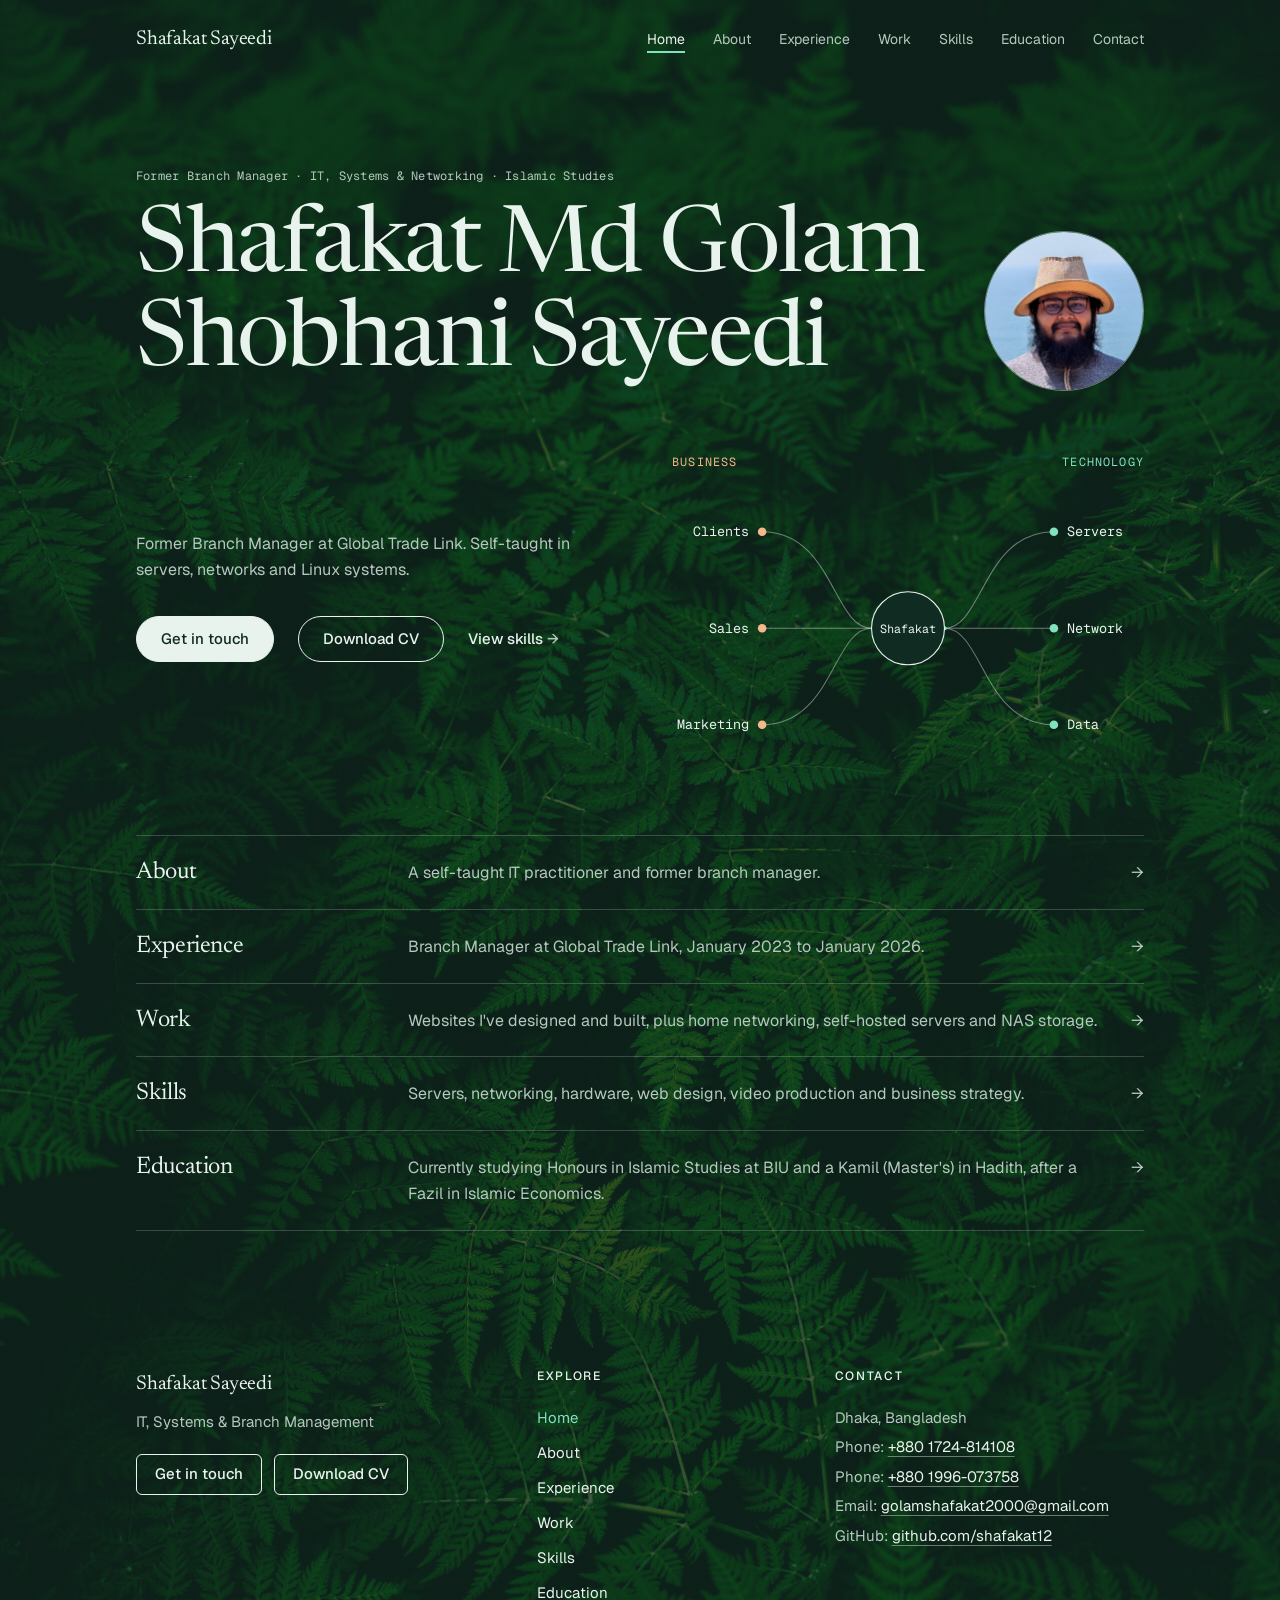
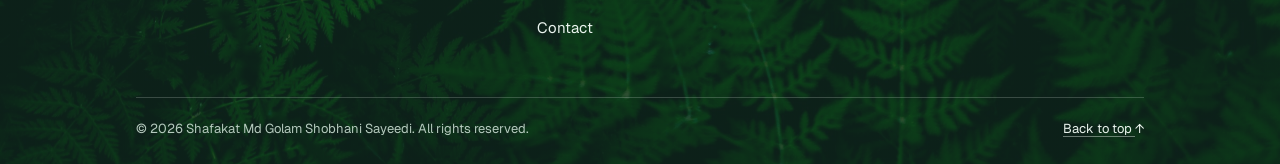
==== index.html @ eafcd6ef "commit" ====
<!DOCTYPE html>
<html lang="en">
<head>
  <meta charset="utf-8">
  <meta name="viewport" content="width=device-width, initial-scale=1">
  <title>Shafakat Md Golam Shobhani Sayeedi | IT, Systems &amp; Branch Management</title>
  <meta name="description" content="Portfolio of Shafakat Md Golam Shobhani Sayeedi, a self-taught IT practitioner and former branch manager.">
  <meta name="author" content="Shafakat Md Golam Shobhani Sayeedi">
  <meta property="og:type" content="profile">
  <meta property="og:title" content="Shafakat Md Golam Shobhani Sayeedi | IT, Systems &amp; Branch Management">
  <meta property="og:description" content="Self-taught IT practitioner and former branch manager.">
  <meta property="og:image" content="https://shafakat12.github.io/shafakat/images/profile_picture.jpeg">
  <meta name="theme-color" content="#102b21">
  <link rel="icon" href="favicon.svg" type="image/svg+xml">
  <link rel="preconnect" href="https://fonts.googleapis.com">
  <link rel="preconnect" href="https://fonts.gstatic.com" crossorigin>
  <link rel="stylesheet" href="https://fonts.googleapis.com/css2?family=Geist+Mono:wght@400&family=Geist:wght@400;500&family=Newsreader:ital,opsz,wght@0,6..72,400;1,6..72,400&display=swap">
  <link rel="stylesheet" href="styles.css">
</head>
<body>
  <a class="skip-link" href="#main">Skip to content</a>

  <header class="site-header" id="top">
    <div class="wrap">
      <span class="brand">Shafakat Sayeedi</span>
      <nav aria-label="Main">
        <ul>
          <li><a href="index.html" aria-current="page">Home</a></li>
          <li><a href="about.html">About</a></li>
          <li><a href="experience.html">Experience</a></li>
          <li><a href="work.html">Work</a></li>
          <li><a href="skills.html">Skills</a></li>
          <li><a href="education.html">Education</a></li>
          <li><a href="contact.html">Contact</a></li>
        </ul>
      </nav>
    </div>
  </header>

  <main id="main" class="wrap">
    <section class="hero">
      <div class="hero-top">
        <div>
          <p class="label">Former Branch Manager &middot; IT, Systems &amp; Networking &middot; Islamic Studies</p>
          <h1 class="hero-name">Shafakat Md Golam<br>Shobhani Sayeedi</h1>
        </div>
        <div class="portrait" role="img" aria-label="Photo of Shafakat Sayeedi"><span aria-hidden="true">SS</span></div>
      </div>

      <div class="hero-row">
        <div>
          <p class="hero-sub">Former Branch Manager at Global Trade Link. Self-taught in servers, networks and Linux systems.</p>
          <div class="hero-actions">
            <a class="button" href="contact.html">Get in touch</a>
            <a class="button button-outline" href="cv/Shafakat-Sayeedi-CV.pdf" download="Shafakat-Sayeedi-CV.pdf" type="application/pdf">Download CV</a>
            <a class="text-link" href="skills.html">View skills <span class="arrow" aria-hidden="true">&rarr;</span></a>
          </div>
        </div>

        <svg class="bridge" viewBox="0 6 440 280" role="img" aria-label="Diagram: clients, sales and marketing on the business side connect through Shafakat to servers, network and data on the technology side.">
          <text class="bridge-head biz-fill" x="0" y="24">BUSINESS</text>
          <text class="bridge-head tech-fill" x="440" y="24" text-anchor="end">TECHNOLOGY</text>

          <g class="links">
            <path d="M84 85 C150 85 150 175 186 175"/>
            <path d="M84 175 L186 175"/>
            <path d="M84 265 C150 265 150 175 186 175"/>
            <path d="M254 175 C290 175 290 85 356 85"/>
            <path d="M254 175 L356 175"/>
            <path d="M254 175 C290 175 290 265 356 265"/>
          </g>

          <g class="packets packets-biz">
            <path pathLength="100" d="M84 85 C150 85 150 175 186 175"/>
            <path pathLength="100" d="M84 175 L186 175"/>
            <path pathLength="100" d="M84 265 C150 265 150 175 186 175"/>
          </g>
          <g class="packets packets-tech">
            <path pathLength="100" d="M254 175 C290 175 290 85 356 85"/>
            <path pathLength="100" d="M254 175 L356 175"/>
            <path pathLength="100" d="M254 175 C290 175 290 265 356 265"/>
          </g>

          <g class="biz-fill">
            <circle cx="84" cy="85" r="4"/>
            <circle cx="84" cy="175" r="4"/>
            <circle cx="84" cy="265" r="4"/>
          </g>
          <g class="tech-fill">
            <circle cx="356" cy="85" r="4"/>
            <circle cx="356" cy="175" r="4"/>
            <circle cx="356" cy="265" r="4"/>
          </g>

          <g class="bridge-label" text-anchor="end">
            <text x="72" y="89">Clients</text>
            <text x="72" y="179">Sales</text>
            <text x="72" y="269">Marketing</text>
          </g>
          <g class="bridge-label">
            <text x="368" y="89">Servers</text>
            <text x="368" y="179">Network</text>
            <text x="368" y="269">Data</text>
          </g>

          <circle class="bridge-core" cx="220" cy="175" r="34"/>
          <text class="bridge-core-label" x="220" y="179" text-anchor="middle">Shafakat</text>
        </svg>
      </div>
    </section>

    <section class="index-list" aria-label="Explore this site">
      <a class="index-row" href="about.html">
        <h2>About</h2>
        <p>A self-taught IT practitioner and former branch manager.</p>
        <span class="arrow" aria-hidden="true">&rarr;</span>
      </a>
      <a class="index-row" href="experience.html">
        <h2>Experience</h2>
        <p>Branch Manager at Global Trade Link, January 2023 to January 2026.</p>
        <span class="arrow" aria-hidden="true">&rarr;</span>
      </a>
      <a class="index-row" href="work.html">
        <h2>Work</h2>
        <p>Websites I've designed and built, plus home networking, self-hosted servers and NAS storage.</p>
        <span class="arrow" aria-hidden="true">&rarr;</span>
      </a>
      <a class="index-row" href="skills.html">
        <h2>Skills</h2>
        <p>Servers, networking, hardware, web design, video production and business strategy.</p>
        <span class="arrow" aria-hidden="true">&rarr;</span>
      </a>
      <a class="index-row" href="education.html">
        <h2>Education</h2>
        <p>Currently studying Honours in Islamic Studies at BIU and a Kamil (Master's) in Hadith, after a Fazil in Islamic Economics.</p>
        <span class="arrow" aria-hidden="true">&rarr;</span>
      </a>
    </section>
  </main>

  <footer class="site-footer">
    <div class="wrap">
      <div class="footer-grid">
        <div class="footer-brand">
          <span class="brand">Shafakat Sayeedi</span>
          <p>IT, Systems &amp; Branch Management</p>
          <div class="footer-actions">
            <a class="footer-button" href="contact.html">Get in touch</a>
            <a class="footer-button" href="cv/Shafakat-Sayeedi-CV.pdf" download="Shafakat-Sayeedi-CV.pdf" type="application/pdf">Download CV</a>
          </div>
        </div>
        <div>
          <h2 class="footer-heading">Explore</h2>
          <nav aria-label="Footer">
            <ul class="footer-links">
              <li><a href="index.html" aria-current="page">Home</a></li>
              <li><a href="about.html">About</a></li>
              <li><a href="experience.html">Experience</a></li>
              <li><a href="work.html">Work</a></li>
              <li><a href="skills.html">Skills</a></li>
              <li><a href="education.html">Education</a></li>
              <li><a href="contact.html">Contact</a></li>
            </ul>
          </nav>
        </div>
        <div>
          <h2 class="footer-heading">Contact</h2>
          <ul class="footer-contact">
            <li>Dhaka, Bangladesh</li>
            <li>Phone: <a href="tel:+8801724814108">+880 1724-814108</a></li>
            <li>Phone: <a href="tel:+8801996073758">+880 1996-073758</a></li>
            <li>Email: <a href="mailto:golamshafakat2000@gmail.com">golamshafakat2000@gmail.com</a></li>
            <li>GitHub: <a href="https://github.com/shafakat12">github.com/shafakat12</a></li>
          </ul>
        </div>
      </div>
      <div class="footer-bottom">
        <p>&copy; 2026 Shafakat Md Golam Shobhani Sayeedi. All rights reserved.</p>
        <a class="back-to-top" href="#top">Back to top <span class="arrow-up" aria-hidden="true">&uarr;</span></a>
      </div>
    </div>
  </footer>
</body>
</html>
---- styles.css ----
:root {
  color-scheme: dark;
  --bg: #102b21;
  --ink: #e9f3ed;
  --muted: #b4c9bd;
  --rule: rgba(233, 243, 237, 0.2);
  --line: rgba(233, 243, 237, 0.42);
  --biz: #f4b88a;
  --tech: #7fe3bd;
  --veil: rgba(16, 43, 33, 0.75);
  --serif: "Newsreader", Georgia, "Times New Roman", serif;
  --sans: "Geist", "Segoe UI", system-ui, sans-serif;
  --mono: "Geist Mono", Consolas, "Courier New", monospace;
}

*,
*::before,
*::after {
  box-sizing: border-box;
}

html {
  -webkit-text-size-adjust: 100%;
}

/* Large screens and TVs: sizes are in rem, so raising this scales the whole layout. */
@media (min-width: 1600px) {
  html { font-size: 112.5%; }
}

@media (min-width: 1920px) {
  html { font-size: 125%; }
}

@media (min-width: 2560px) {
  html { font-size: 165%; }
}

@media (min-width: 3840px) {
  html { font-size: 250%; }
}

body {
  display: flex;
  flex-direction: column;
  min-height: 100vh;
  min-height: 100dvh;
  position: relative;
  margin: 0;
  background: var(--bg);
  color: var(--ink);
  font-family: var(--sans);
  font-size: 1rem;
  line-height: 1.65;
  -webkit-font-smoothing: antialiased;
}

/* Site-wide background photo. It covers the whole page and scrolls with it.
   --veil keeps text readable: lower its last number to show more of the photo. */
body::before {
  content: "";
  position: absolute;
  z-index: -1;
  top: 0;
  right: 0;
  bottom: 0;
  left: 0;
  background: linear-gradient(var(--veil), var(--veil)), url("images/background.jpg") center top / cover no-repeat;
}

h1, h2, h3, p, ul, ol, dl, dd {
  margin: 0;
  padding: 0;
}

ul,
ol {
  list-style: none;
}

h1, h2 {
  font-family: var(--serif);
  font-weight: 400;
  line-height: 1.1;
  letter-spacing: -0.015em;
}

a {
  color: inherit;
  text-decoration-color: var(--line);
  text-underline-offset: 0.25em;
}

a:hover {
  color: var(--tech);
  text-decoration-color: currentColor;
}

:focus-visible {
  outline: 2px solid var(--tech);
  outline-offset: 3px;
}

main {
  flex: 1;
  width: 100%;
}

.wrap {
  max-width: 68rem;
  margin-right: auto;
  margin-left: auto;
  padding-right: 1.25rem;
  padding-left: 1.25rem;
  padding-inline: clamp(1.25rem, 4vw, 2.5rem);
}

.skip-link {
  position: absolute;
  z-index: 1;
  left: 1rem;
  top: -4rem;
  padding: 0.5rem 1rem;
  background: var(--ink);
  color: var(--bg);
}

.skip-link:focus {
  top: 1rem;
}

.biz { color: var(--biz); }
.tech { color: var(--tech); }
.biz-fill { fill: var(--biz); }
.tech-fill { fill: var(--tech); }

.label {
  color: var(--muted);
  font-family: var(--mono);
  font-size: 0.75rem;
  font-weight: 400;
  letter-spacing: 0.02em;
}

/* Header and footer */

.site-header .wrap {
  display: flex;
  flex-wrap: wrap;
  align-items: center;
  gap: 0.125rem 1.5rem;
  padding-block: 1.25rem;
}

.brand {
  margin-right: auto;
  font-family: var(--serif);
  font-size: 1.25rem;
  letter-spacing: -0.01em;
  text-decoration: none;
}

.site-header ul {
  display: flex;
  flex-wrap: wrap;
  gap: 0 1.25rem;
  margin-right: -0.25rem;
}

.site-header nav a {
  display: block;
  padding: 0.5rem 0.25rem;
  color: var(--muted);
  font-size: 0.875rem;
  text-decoration: none;
}

.site-header nav a:hover {
  color: var(--ink);
}

.site-header nav a[aria-current="page"] {
  color: var(--ink);
  text-decoration: underline;
  text-decoration-color: var(--tech);
  text-decoration-thickness: 1.5px;
  text-underline-offset: 0.5em;
}

.site-footer {
  margin-top: clamp(3rem, 7vw, 5rem);
  padding-block: clamp(2.5rem, 5vw, 3.5rem) 1.5rem;
  color: var(--muted);
  font-family: var(--sans);
  font-size: 0.9375rem;
  line-height: 1.7;
}

.site-footer a {
  color: var(--ink);
}

.site-footer a:hover {
  color: var(--tech);
}

.footer-grid {
  display: grid;
  grid-template-columns: minmax(0, 1.4fr) minmax(0, 1fr) minmax(0, 1.2fr);
  gap: 2.5rem;
}

.footer-brand .brand {
  display: block;
  color: var(--ink);
}

.footer-brand p {
  margin-top: 0.5rem;
}

.footer-actions {
  display: flex;
  flex-wrap: wrap;
  gap: 0.75rem;
  margin-top: 1.25rem;
}

.footer-button {
  display: inline-block;
  padding: 0.5rem 1.125rem;
  border: 1px solid var(--ink);
  border-radius: 6px;
  background: transparent;
  font-weight: 500;
  line-height: 1.5;
  text-decoration: none;
}

.footer-button:hover {
  border-color: var(--tech);
}

.footer-heading {
  margin-bottom: 1.25rem;
  color: var(--ink);
  font-family: var(--sans);
  font-size: 0.75rem;
  font-weight: 500;
  line-height: 1.5;
  letter-spacing: 0.14em;
  text-transform: uppercase;
}

.footer-links li + li {
  margin-top: 0.6rem;
}

.footer-links a {
  text-decoration: none;
}

.site-footer .footer-links a[aria-current="page"] {
  color: var(--tech);
}

.footer-contact li {
  overflow-wrap: anywhere;
}

.footer-contact li + li {
  margin-top: 0.25rem;
}

.footer-bottom {
  display: flex;
  flex-wrap: wrap;
  align-items: baseline;
  justify-content: space-between;
  gap: 0.5rem 2rem;
  margin-top: clamp(2.5rem, 5vw, 3.5rem);
  padding-top: 1.25rem;
  border-top: 1px solid var(--rule);
  font-size: 0.8125rem;
}

.arrow-up {
  display: inline-block;
}

/* Shared section layout */

.split {
  display: grid;
  grid-template-columns: minmax(0, 15rem) minmax(0, 1fr);
  gap: 1rem 2rem;
  padding-block: 2.25rem;
  border-top: 1px solid var(--rule);
}

.split > h2 {
  font-size: 1.5rem;
  line-height: 1.2;
}

/* Home */

.hero {
  padding-block: clamp(2.5rem, 7vw, 5.5rem) clamp(3rem, 7vw, 5.5rem);
}

.hero-top {
  display: flex;
  align-items: flex-end;
  justify-content: space-between;
  gap: 2rem;
}

/* Profile photo. The size and position zoom in on the face; the initials only show if the photo fails to load. */
.portrait {
  position: relative;
  display: grid;
  flex: none;
  place-items: center;
  width: 10rem;
  height: 10rem;
  overflow: hidden;
  border: 1px solid var(--line);
  border-radius: 50%;
  color: var(--muted);
  font-family: var(--serif);
  font-size: 3rem;
}

.portrait::after {
  content: "";
  position: absolute;
  top: 0;
  right: 0;
  bottom: 0;
  left: 0;
  background: url("images/profile_picture.jpeg") 50% 14% / 180% auto no-repeat;
}

.hero-name {
  margin-top: 1rem;
  font-size: clamp(1.5rem, 9.8vw, 5.75rem);
  line-height: 1.02;
  letter-spacing: -0.025em;
}

.hero-row {
  display: grid;
  grid-template-columns: minmax(0, 1fr) minmax(0, 1fr);
  align-items: center;
  gap: 2.5rem 4rem;
  margin-top: clamp(2rem, 5vw, 3.5rem);
}

.hero-sub {
  max-width: 30em;
  color: var(--muted);
}

.hero-actions {
  display: flex;
  flex-wrap: wrap;
  align-items: center;
  gap: 0.75rem 1.5rem;
  margin-top: 2rem;
}

.button {
  padding: 0.625rem 1.5rem;
  border: 1px solid var(--ink);
  border-radius: 999px;
  background: var(--ink);
  color: var(--bg);
  font-size: 0.9375rem;
  font-weight: 500;
  text-decoration: none;
}

.button:hover {
  border-color: var(--tech);
  background: var(--tech);
  color: var(--bg);
}

.button-outline {
  background: transparent;
  color: var(--ink);
}

.button-outline:hover {
  background: transparent;
  color: var(--tech);
}

.text-link {
  padding-block: 0.625rem;
  font-size: 0.9375rem;
  font-weight: 500;
  text-decoration: none;
}

.bridge {
  display: block;
  width: 100%;
  max-width: 30rem;
  height: auto;
  margin-left: auto;
  overflow: visible;
}

.bridge text {
  font-family: var(--mono);
}

.bridge-head {
  font-size: 11px;
  letter-spacing: 0.1em;
}

.bridge-label {
  fill: var(--ink);
  font-size: 12.5px;
}

.links path,
.packets path {
  fill: none;
}

.links path {
  stroke: var(--line);
  stroke-width: 1;
}

.packets path {
  stroke-width: 3.5;
  stroke-linecap: round;
  stroke-dasharray: 0.1 99.9;
  animation: packet 3.2s linear infinite;
}

.packets-biz path { stroke: var(--biz); }
.packets-tech path { stroke: var(--tech); }

.packets path:nth-child(2) { animation-delay: -1.1s; }
.packets path:nth-child(3) { animation-delay: -2.2s; }
.packets-tech path { animation-duration: 2.6s; }

@keyframes packet {
  from { stroke-dashoffset: 100; }
  to { stroke-dashoffset: 0; }
}

.bridge-core {
  fill: var(--bg);
  stroke: var(--ink);
  stroke-width: 1;
}

.bridge-core-label {
  fill: var(--ink);
  font-size: 11px;
}

.index-list {
  border-bottom: 1px solid var(--rule);
}

.index-row {
  display: grid;
  grid-template-columns: minmax(0, 15rem) minmax(0, 1fr) auto;
  align-items: baseline;
  gap: 0.25rem 2rem;
  padding-block: 1.375rem;
  border-top: 1px solid var(--rule);
  text-decoration: none;
}

.index-row h2 {
  font-size: 1.5rem;
  line-height: 1.2;
}

.index-row p {
  color: var(--muted);
}

.arrow {
  display: inline-block;
  color: var(--muted);
}

.index-row:hover,
.next-link:hover {
  color: var(--tech);
}

.index-row:hover .arrow,
.next-link:hover .arrow {
  color: var(--tech);
  transform: translateX(4px);
}

.contact-rows dt {
  margin-bottom: 0.125rem;
}

.contact-rows a {
  display: inline-block;
  padding-block: 0.125rem;
}

/* Inner pages */

.page-head {
  max-width: 44rem;
  padding-block: clamp(2.5rem, 7vw, 5rem) clamp(2rem, 4vw, 3rem);
}

.page-head h1 {
  font-size: clamp(2.75rem, 7vw, 4.5rem);
  line-height: 1.04;
  letter-spacing: -0.025em;
}

.page-head p {
  max-width: 36em;
  margin-top: 1rem;
  color: var(--muted);
  font-size: 1.0625rem;
}

.next-link {
  display: flex;
  align-items: baseline;
  gap: 1rem;
  padding-block: 1.5rem;
  border-top: 1px solid var(--rule);
  text-decoration: none;
}

.next-link strong {
  font-family: var(--serif);
  font-size: 1.5rem;
  font-weight: 400;
  letter-spacing: -0.01em;
}

.next-link .arrow {
  margin-left: auto;
}

/* Page heading with the profile photo beside it (About and Contact) */

.head-with-photo {
  display: flex;
  align-items: center;
  justify-content: space-between;
  gap: 1.5rem;
}

/* About */

.lead {
  max-width: 26em;
  padding-bottom: 2.5rem;
  font-family: var(--serif);
  font-size: clamp(1.625rem, 3.2vw, 2.25rem);
  line-height: 1.22;
  letter-spacing: -0.012em;
}

.about-row {
  display: grid;
  grid-template-columns: minmax(0, 1.2fr) minmax(0, 1fr);
  gap: 2rem 4rem;
  padding-block: 2.25rem;
  border-top: 1px solid var(--rule);
}

.prose {
  max-width: 34em;
}

.facts > div {
  display: grid;
  grid-template-columns: 5.5rem minmax(0, 1fr);
  align-items: baseline;
  gap: 1rem;
  padding-block: 0.5rem;
}

.facts > div:first-child {
  padding-top: 0;
}

.facts dd {
  font-size: 0.9375rem;
}

/* Experience */

.role-head {
  display: flex;
  flex-wrap: wrap;
  align-items: baseline;
  justify-content: space-between;
  gap: 0.25rem 2rem;
  padding-block: 2.25rem;
  border-top: 1px solid var(--rule);
}

.role-head h2 {
  font-size: 2rem;
}

.role-org {
  margin-top: 0.5rem;
  font-weight: 500;
}

.role-place {
  color: var(--muted);
  font-size: 0.9375rem;
}

.role-dates {
  color: var(--muted);
  font-family: var(--mono);
  font-size: 0.8125rem;
}

.duty-list li + li {
  margin-top: 0.75rem;
}

/* Work */

.project {
  padding-block: 1.75rem;
  border-top: 1px solid var(--rule);
}

.project:first-child {
  padding-top: 0;
  border-top: 0;
}

.project:last-child {
  padding-bottom: 0;
}

.project h3 {
  font-family: var(--serif);
  font-size: 1.5rem;
  font-weight: 400;
  line-height: 1.2;
  letter-spacing: -0.01em;
  overflow-wrap: anywhere;
}

/* A small arrow on links that open another site. */
.arrow-out {
  display: inline-block;
  color: var(--muted);
  font-family: var(--sans);
  font-size: 0.75em;
}

a:hover .arrow-out {
  color: var(--tech);
}

.project-meta {
  display: flex;
  flex-wrap: wrap;
  align-items: center;
  gap: 0.25rem 0.75rem;
  margin-top: 0.5rem;
}

/* The .tech or .biz class sets the colour. */
.badge {
  padding: 0.0625rem 0.375rem;
  border: 1px solid currentColor;
  border-radius: 4px;
  font-family: var(--mono);
  font-size: 0.625rem;
  letter-spacing: 0.08em;
  text-transform: uppercase;
}

.project-desc {
  max-width: 36em;
  margin-top: 0.75rem;
  color: var(--muted);
}

.tags {
  display: flex;
  flex-wrap: wrap;
  gap: 0.5rem;
  margin-top: 1rem;
}

.tags li {
  padding: 0.125rem 0.5rem;
  border: 1px solid var(--line);
  border-radius: 4px;
  font-family: var(--mono);
  font-size: 0.75rem;
}

/* Skills */

.skill-rows > div {
  display: grid;
  grid-template-columns: minmax(0, 14rem) minmax(0, 1fr);
  gap: 0.125rem 1.5rem;
  padding-block: 0.625rem;
}

.skill-rows > div:first-child {
  padding-top: 0.125rem;
}

.skill-rows dt {
  font-weight: 500;
}

.skill-rows dd {
  color: var(--muted);
}

/* Education */

.edu-list > li {
  display: grid;
  grid-template-columns: minmax(0, 15rem) minmax(0, 1fr) auto;
  align-items: baseline;
  gap: 0.25rem 2rem;
  padding-block: 1.75rem;
  border-top: 1px solid var(--rule);
}

.edu-list h2 {
  font-size: 1.75rem;
}

.edu-name p {
  margin-top: 0.375rem;
  color: var(--muted);
}

.edu-name .edu-school {
  margin-top: 0.125rem;
  font-size: 0.9375rem;
}

.edu-result {
  font-family: var(--mono);
  font-size: 0.875rem;
}

/* Contact */

.contact-rows {
  border-bottom: 1px solid var(--rule);
  font-size: 0.9375rem;
}

.contact-rows > div {
  display: grid;
  grid-template-columns: minmax(0, 15rem) minmax(0, 1fr);
  align-items: baseline;
  gap: 0.25rem 2rem;
  padding-block: 1.125rem;
  border-top: 1px solid var(--rule);
}

.contact-rows dd {
  grid-column: 2;
  overflow-wrap: break-word;
}

/* The contact rows above already draw this line. */
.message-section {
  border-top: 0;
}

.message-form {
  display: grid;
  grid-template-columns: repeat(2, minmax(0, 1fr));
  gap: 1rem;
}

.field-wide,
.message-form .button {
  grid-column: 1 / -1;
}

.field .label {
  display: block;
  margin-bottom: 0.25rem;
}

.field input,
.field textarea {
  display: block;
  width: 100%;
  padding: 0.625rem 0.75rem;
  border: 1px solid var(--line);
  border-radius: 6px;
  background: var(--veil);
  color: var(--ink);
  font: inherit;
}

.field input:hover,
.field textarea:hover {
  border-color: var(--ink);
}

.field textarea {
  resize: vertical;
}

.message-form .button {
  font-family: inherit;
  cursor: pointer;
}

/* Motion */

@media (prefers-reduced-motion: no-preference) {
  @view-transition {
    navigation: auto;
  }

  .arrow,
  .arrow-up,
  .arrow-out {
    transition: transform 0.2s ease;
  }

  .back-to-top:hover .arrow-up {
    transform: translateY(-2px);
  }

  a:hover .arrow-out {
    transform: translate(2px, -2px);
  }
}

@media (prefers-reduced-motion: reduce) {
  .packets {
    display: none;
  }

  ::view-transition-group(*),
  ::view-transition-old(*),
  ::view-transition-new(*) {
    animation: none !important;
  }
}

/* Responsive */

@media (max-width: 68rem) {
  .edu-list > li {
    grid-template-columns: minmax(0, 15rem) minmax(0, 1fr);
  }

  .edu-result {
    grid-column: 2;
  }

  .hero-top {
    flex-direction: column-reverse;
    align-items: flex-start;
    gap: 1.5rem;
  }

  .portrait {
    width: 6rem;
    height: 6rem;
    font-size: 1.875rem;
  }
}

@media (max-width: 58rem) {
  .hero-row,
  .about-row {
    grid-template-columns: minmax(0, 1fr);
  }

  .bridge {
    margin-inline: auto;
  }

  .footer-grid {
    grid-template-columns: repeat(2, minmax(0, 1fr));
  }

  .footer-brand {
    grid-column: 1 / -1;
  }
}

@media (max-width: 50rem) {
  .site-header nav {
    width: 100%;
    margin-top: 0.25rem;
  }

  .site-header ul {
    justify-content: space-between;
    gap: 0;
    margin-inline: -0.25rem;
  }
}

@media (max-width: 40rem) {
  .site-header nav a {
    padding-inline: 0.125rem;
    font-size: 0.8125rem;
  }

  .bridge-label {
    font-size: 13px;
  }

  .split,
  .skill-rows > div {
    grid-template-columns: minmax(0, 1fr);
  }

  .index-row {
    grid-template-columns: minmax(0, 1fr) auto;
  }

  .index-row p {
    grid-column: 1 / -1;
    grid-row: 2;
  }

  .footer-grid {
    grid-template-columns: minmax(0, 1fr);
  }

  .footer-bottom {
    flex-direction: column;
  }

  .edu-list > li {
    grid-template-columns: minmax(0, 1fr);
  }

  .edu-result {
    grid-column: 1;
  }

  .contact-rows > div {
    grid-template-columns: minmax(0, 1fr);
  }

  .contact-rows dd {
    grid-column: 1;
  }

  .message-form {
    grid-template-columns: minmax(0, 1fr);
  }
}

@media (max-width: 23rem) {
  .site-header nav a {
    font-size: 0.75rem;
  }
}

/* The smallest phones: all seven links can't fit on one line, so use two even rows. */
@media (max-width: 21.5rem) {
  .site-header ul {
    display: grid;
    grid-template-columns: repeat(4, auto);
  }
}

/* Touch screens: bigger tap targets. */
@media (pointer: coarse) {
  .site-header nav a {
    padding-top: 0.6875rem;
    padding-bottom: 0.6875rem;
  }

  .footer-links li + li {
    margin-top: 0.875rem;
  }

  .footer-contact li + li {
    margin-top: 0.5rem;
  }
}
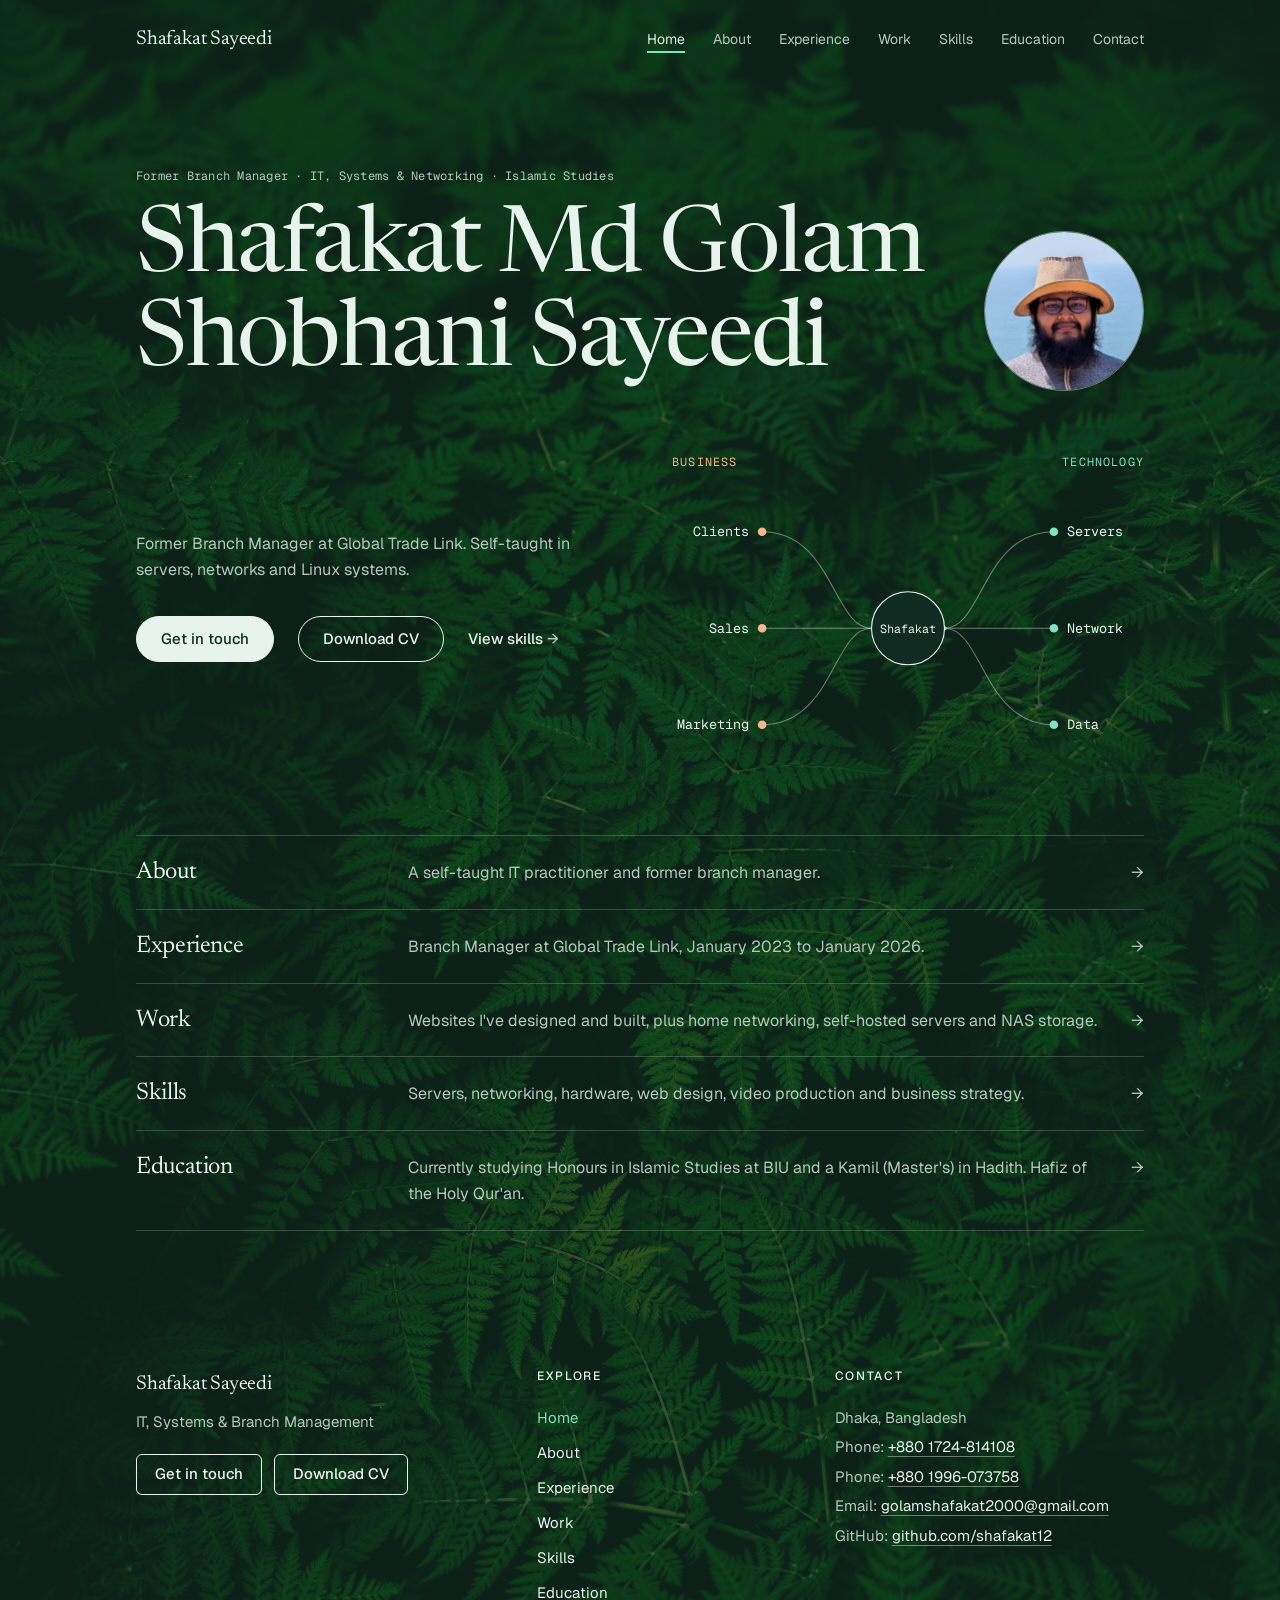
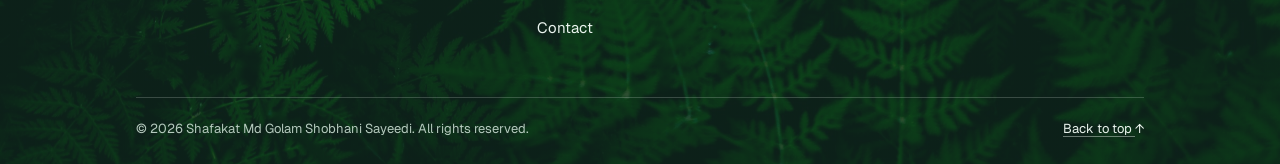
==== commit 7bdeb4f8: "Add Hifz to the Education page, Home page and CV Co-Authored-By: Claude Opus 5.5 <noreply@anthropic." ====
--- a/index.html
+++ b/index.html
@@ -132,7 +132,7 @@
       </a>
       <a class="index-row" href="education.html">
         <h2>Education</h2>
-        <p>Currently studying Honours in Islamic Studies at BIU and a Kamil (Master's) in Hadith, after a Fazil in Islamic Economics.</p>
+        <p>Currently studying Honours in Islamic Studies at BIU and a Kamil (Master's) in Hadith. Hafiz of the Holy Qur'an.</p>
         <span class="arrow" aria-hidden="true">&rarr;</span>
       </a>
     </section>
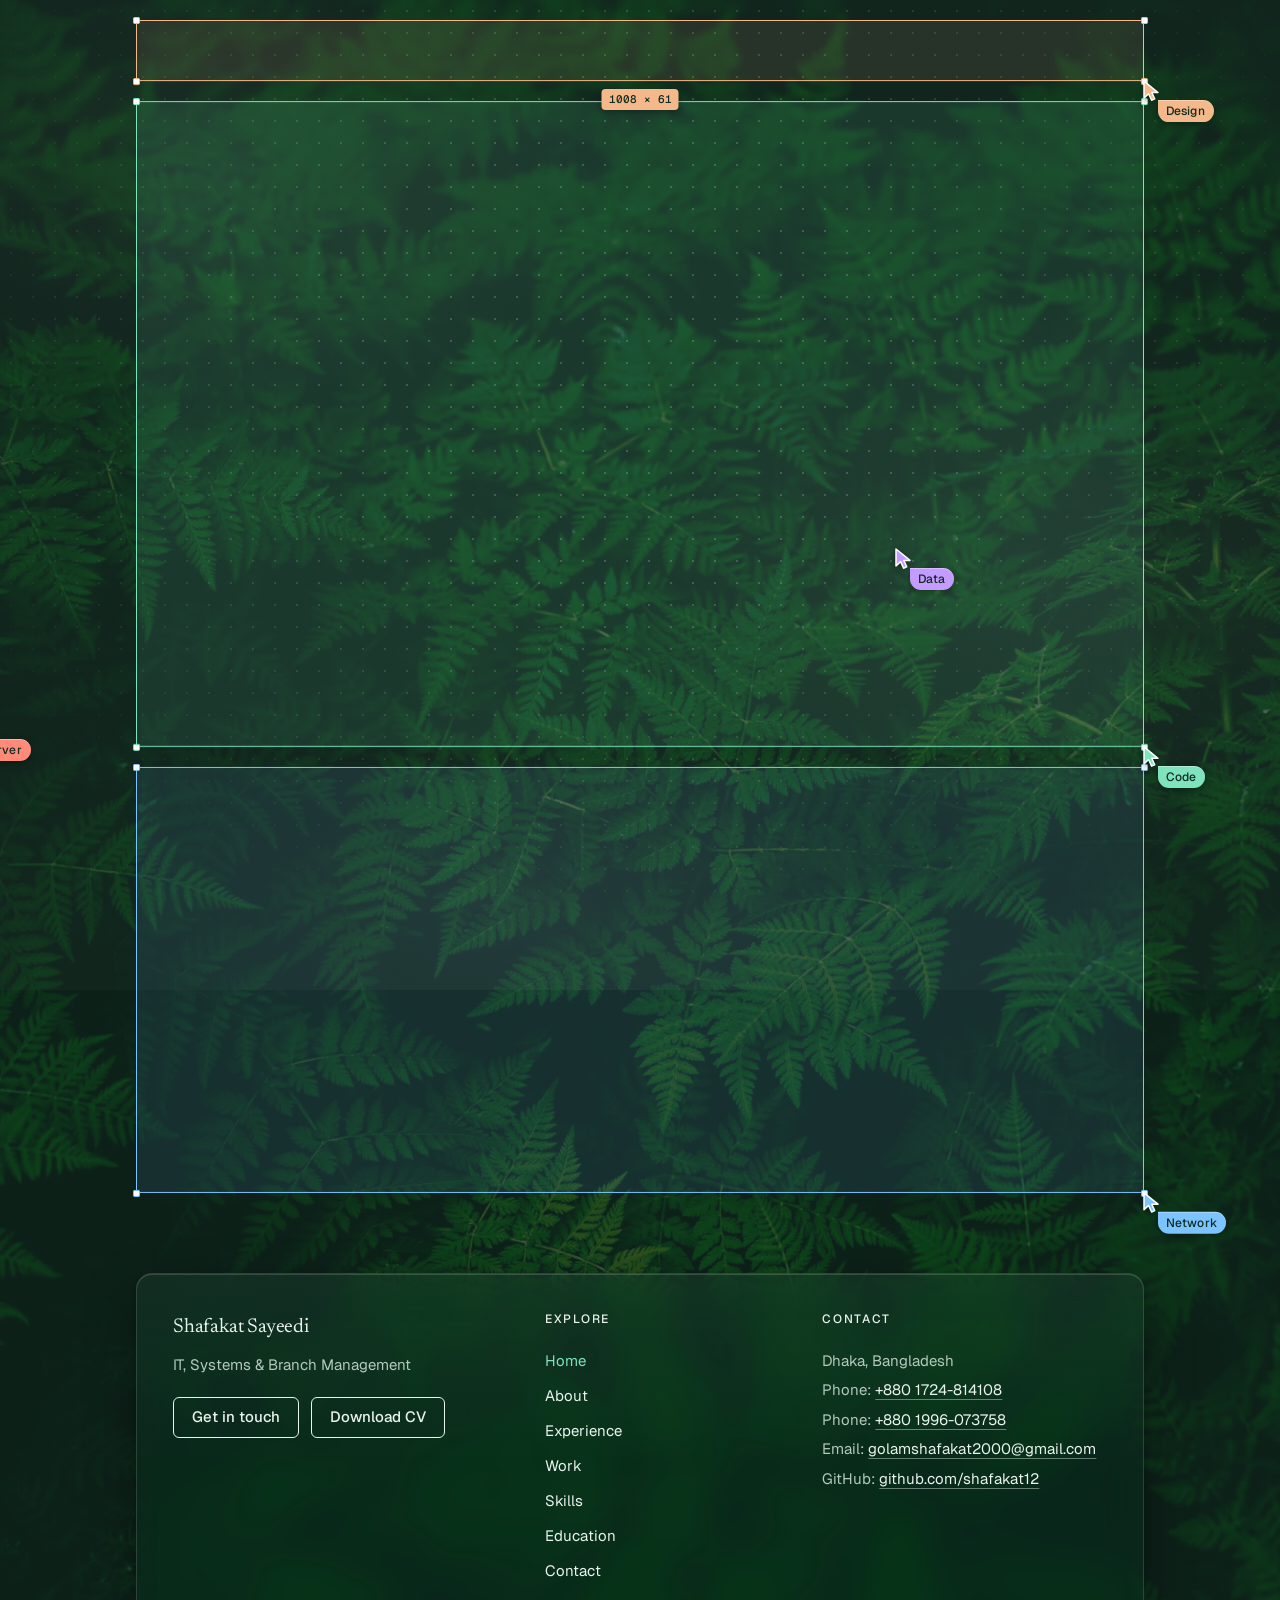
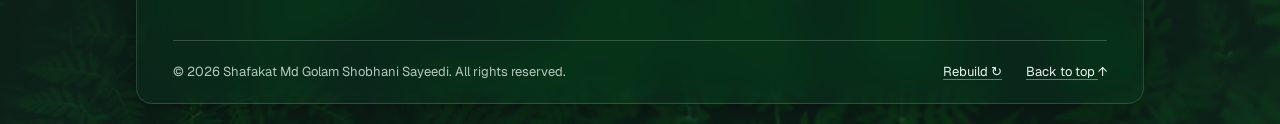
==== commit 2cbb511e: "Add frosted glass design, scrolling background and page intro - Swarm rebuild intro on every page: c" ====
--- a/index.html
+++ b/index.html
@@ -16,14 +16,29 @@
   <link rel="preconnect" href="https://fonts.gstatic.com" crossorigin>
   <link rel="stylesheet" href="https://fonts.googleapis.com/css2?family=Geist+Mono:wght@400&family=Geist:wght@400;500&family=Newsreader:ital,opsz,wght@0,6..72,400;1,6..72,400&display=swap">
   <link rel="stylesheet" href="styles.css">
+  <script>
+    /* Swarm rebuild: hide the first screen before it paints, but only when the intro will play. */
+    (function () {
+      try {
+        if (window.matchMedia("(prefers-reduced-motion: reduce)").matches) return;
+        if (!window.Animation || !("finished" in Animation.prototype)) return;
+      } catch (e) {}
+      var root = document.documentElement;
+      root.classList.add("swarm-pending");
+      /* Failsafe in case swarm-rebuild.js never runs. */
+      window.swarmFailsafe = setTimeout(function () { root.classList.remove("swarm-pending"); }, 6000);
+    })();
+  </script>
+  <script src="swarm-rebuild.js" defer></script>
+  <script src="glass-tilt.js" defer></script>
 </head>
 <body>
   <a class="skip-link" href="#main">Skip to content</a>
 
   <header class="site-header" id="top">
-    <div class="wrap">
-      <span class="brand">Shafakat Sayeedi</span>
-      <nav aria-label="Main">
+    <div class="wrap" data-swarm>
+      <span class="brand" data-swarm>Shafakat Sayeedi</span>
+      <nav aria-label="Main" data-swarm>
         <ul>
           <li><a href="index.html" aria-current="page">Home</a></li>
           <li><a href="about.html">About</a></li>
@@ -38,26 +53,26 @@
   </header>
 
   <main id="main" class="wrap">
-    <section class="hero">
+    <section class="hero" data-swarm>
       <div class="hero-top">
         <div>
-          <p class="label">Former Branch Manager &middot; IT, Systems &amp; Networking &middot; Islamic Studies</p>
-          <h1 class="hero-name">Shafakat Md Golam<br>Shobhani Sayeedi</h1>
-        </div>
-        <div class="portrait" role="img" aria-label="Photo of Shafakat Sayeedi"><span aria-hidden="true">SS</span></div>
+          <p class="label" data-swarm>Former Branch Manager &middot; IT, Systems &amp; Networking &middot; Islamic Studies</p>
+          <h1 class="hero-name" data-swarm>Shafakat Md Golam<br>Shobhani Sayeedi</h1>
+        </div>
+        <div class="portrait" data-swarm role="img" aria-label="Photo of Shafakat Sayeedi"><span aria-hidden="true">SS</span></div>
       </div>
 
       <div class="hero-row">
         <div>
-          <p class="hero-sub">Former Branch Manager at Global Trade Link. Self-taught in servers, networks and Linux systems.</p>
-          <div class="hero-actions">
+          <p class="hero-sub" data-swarm>Former Branch Manager at Global Trade Link. Self-taught in servers, networks and Linux systems.</p>
+          <div class="hero-actions" data-swarm>
             <a class="button" href="contact.html">Get in touch</a>
             <a class="button button-outline" href="cv/Shafakat-Sayeedi-CV.pdf" download="Shafakat-Sayeedi-CV.pdf" type="application/pdf">Download CV</a>
             <a class="text-link" href="skills.html">View skills <span class="arrow" aria-hidden="true">&rarr;</span></a>
           </div>
         </div>
 
-        <svg class="bridge" viewBox="0 6 440 280" role="img" aria-label="Diagram: clients, sales and marketing on the business side connect through Shafakat to servers, network and data on the technology side.">
+        <svg class="bridge" data-swarm viewBox="0 6 440 280" role="img" aria-label="Diagram: clients, sales and marketing on the business side connect through Shafakat to servers, network and data on the technology side.">
           <text class="bridge-head biz-fill" x="0" y="24">BUSINESS</text>
           <text class="bridge-head tech-fill" x="440" y="24" text-anchor="end">TECHNOLOGY</text>
 
@@ -109,28 +124,28 @@
       </div>
     </section>
 
-    <section class="index-list" aria-label="Explore this site">
-      <a class="index-row" href="about.html">
+    <section class="index-list" data-swarm aria-label="Explore this site">
+      <a class="index-row" data-swarm href="about.html">
         <h2>About</h2>
         <p>A self-taught IT practitioner and former branch manager.</p>
         <span class="arrow" aria-hidden="true">&rarr;</span>
       </a>
-      <a class="index-row" href="experience.html">
+      <a class="index-row" data-swarm href="experience.html">
         <h2>Experience</h2>
         <p>Branch Manager at Global Trade Link, January 2023 to January 2026.</p>
         <span class="arrow" aria-hidden="true">&rarr;</span>
       </a>
-      <a class="index-row" href="work.html">
+      <a class="index-row" data-swarm href="work.html">
         <h2>Work</h2>
         <p>Websites I've designed and built, plus home networking, self-hosted servers and NAS storage.</p>
         <span class="arrow" aria-hidden="true">&rarr;</span>
       </a>
-      <a class="index-row" href="skills.html">
+      <a class="index-row" data-swarm href="skills.html">
         <h2>Skills</h2>
         <p>Servers, networking, hardware, web design, video production and business strategy.</p>
         <span class="arrow" aria-hidden="true">&rarr;</span>
       </a>
-      <a class="index-row" href="education.html">
+      <a class="index-row" data-swarm href="education.html">
         <h2>Education</h2>
         <p>Currently studying Honours in Islamic Studies at BIU and a Kamil (Master's) in Hadith. Hafiz of the Holy Qur'an.</p>
         <span class="arrow" aria-hidden="true">&rarr;</span>
@@ -176,7 +191,10 @@
       </div>
       <div class="footer-bottom">
         <p>&copy; 2026 Shafakat Md Golam Shobhani Sayeedi. All rights reserved.</p>
-        <a class="back-to-top" href="#top">Back to top <span class="arrow-up" aria-hidden="true">&uarr;</span></a>
+        <div class="footer-bottom-links">
+          <button class="swarm-replay" type="button" hidden>Rebuild <span aria-hidden="true">&#8635;</span></button>
+          <a class="back-to-top" href="#top">Back to top <span class="arrow-up" aria-hidden="true">&uarr;</span></a>
+        </div>
       </div>
     </div>
   </footer>
--- a/styles.css
+++ b/styles.css
@@ -8,6 +8,18 @@
   --biz: #f4b88a;
   --tech: #7fe3bd;
   --veil: rgba(16, 43, 33, 0.75);
+  /* Lighter than --muted, for small text that sits straight on the fog (page intros). */
+  --ink-soft: #d4e3da;
+  /* Frosted glass panels */
+  --glass: rgba(16, 43, 33, 0.42);
+  --glass-border: rgba(233, 243, 237, 0.14);
+  --glass-edge: rgba(233, 243, 237, 0.16);
+  --glass-blur: 18px;
+  --glass-shadow: 0 20px 50px rgba(0, 0, 0, 0.35), 0 2px 8px rgba(0, 0, 0, 0.18);
+  --radius: 16px;
+  --pad: clamp(1.25rem, 3.2vw, 2.25rem);
+  --gap: clamp(0.875rem, 2vw, 1.25rem);
+  --gutter: clamp(1.25rem, 4vw, 2.5rem);
   --serif: "Newsreader", Georgia, "Times New Roman", serif;
   --sans: "Geist", "Segoe UI", system-ui, sans-serif;
   --mono: "Geist Mono", Consolas, "Courier New", monospace;
@@ -20,6 +32,8 @@
 }
 
 html {
+  /* Shows behind the photo layers, and during overscroll/bounce, so it never flashes white. */
+  background: var(--bg);
   -webkit-text-size-adjust: 100%;
 }
 
@@ -47,7 +61,8 @@
   min-height: 100dvh;
   position: relative;
   margin: 0;
-  background: var(--bg);
+  /* No body background: the colour is on <html>, so the photo and fog layers below stay visible. */
+  background: transparent;
   color: var(--ink);
   font-family: var(--sans);
   font-size: 1rem;
@@ -55,17 +70,70 @@
   -webkit-font-smoothing: antialiased;
 }
 
-/* Site-wide background photo. It covers the whole page and scrolls with it.
-   --veil keeps text readable: lower its last number to show more of the photo. */
+/* Background, in three layers from the back:
+   1. body::before: the photo. It covers the whole page and scrolls with it.
+      Instead of stretching one photo to the full page height (which phones can't
+      draw well), the photo is drawn at screen width and repeated down the page.
+      Each tile is the photo followed by an upside-down copy, so the joins blend.
+      --veil is a tint over the photo: lower its last number (0.75) to show more
+      of the photo, raise it to show less.
+   2. body::after: drifting fog, which stays in place on screen.
+   3. The frosted glass panels, which blur what is behind them.
+   Not background-attachment: fixed, which doesn't work on iPhones. */
 body::before {
   content: "";
   position: absolute;
-  z-index: -1;
+  z-index: -2;
   top: 0;
   right: 0;
   bottom: 0;
   left: 0;
-  background: linear-gradient(var(--veil), var(--veil)), url("images/background.jpg") center top / cover no-repeat;
+  pointer-events: none;
+  background-color: var(--bg);
+  background-image: linear-gradient(var(--veil), var(--veil)), url("images/background-tile.jpg");
+  background-image: linear-gradient(var(--veil), var(--veil)), image-set(url("images/background-tile.webp") type("image/webp"), url("images/background-tile.jpg") type("image/jpeg"));
+  background-position: top center;
+  background-repeat: no-repeat, repeat-y;
+  background-size: 100% 100%, 100% auto;
+}
+
+/* Phones and small tablets get a 1080px-wide tile instead of the 1920px one. */
+@media (max-width: 50rem) {
+  body::before {
+    background-image: linear-gradient(var(--veil), var(--veil)), url("images/background-tile-mobile.jpg");
+    background-image: linear-gradient(var(--veil), var(--veil)), image-set(url("images/background-tile-mobile.webp") type("image/webp"), url("images/background-tile-mobile.jpg") type("image/jpeg"));
+  }
+}
+
+/* Fog: soft pale mist patches and a light overall haze, drifting slowly.
+   It is larger than the screen so its edges never show while it moves. */
+body::after {
+  content: "";
+  position: fixed;
+  z-index: -1;
+  top: -10vh;
+  left: -10vw;
+  width: 120vw;
+  height: 120vh;
+  height: 120lvh;
+  pointer-events: none;
+  background:
+    radial-gradient(38% 32% at 22% 24%, rgba(223, 243, 230, 0.045), transparent 70%),
+    radial-gradient(42% 36% at 78% 62%, rgba(223, 243, 230, 0.045), transparent 70%),
+    radial-gradient(34% 28% at 42% 92%, rgba(233, 243, 237, 0.04), transparent 70%),
+    linear-gradient(rgba(223, 243, 230, 0.025), rgba(223, 243, 230, 0.025));
+}
+
+@media (prefers-reduced-motion: no-preference) {
+  body::after {
+    animation: fog-drift 52s ease-in-out infinite alternate;
+  }
+}
+
+@keyframes fog-drift {
+  0% { transform: translate3d(-3vw, -2vh, 0) scale(1); }
+  50% { transform: translate3d(2vw, 1.5vh, 0) scale(1.05); }
+  100% { transform: translate3d(4vw, -1vh, 0) scale(1.02); }
 }
 
 h1, h2, h3, p, ul, ol, dl, dd {
@@ -344,7 +412,7 @@
 
 .hero-name {
   margin-top: 1rem;
-  font-size: clamp(1.5rem, 9.8vw, 5.75rem);
+  font-size: clamp(1.5rem, 8.8vw, 5rem);
   line-height: 1.02;
   letter-spacing: -0.025em;
 }
@@ -835,7 +903,166 @@
   cursor: pointer;
 }
 
+/* Frosted glass panels
+   Each section floats above the fog as a frosted card: a translucent tint, a blur
+   of what is behind it, a thin border with a brighter top edge, and a deep soft shadow.
+   The panel edges replace the old divider lines between sections. */
+
+.site-header {
+  padding: var(--gap) var(--gutter) 0;
+}
+
+/* The header and footer bars line up with the panels in the main column. */
+.site-header > .wrap,
+.site-footer > .wrap {
+  max-width: calc(68rem - 2 * var(--gutter));
+}
+
+.site-header > .wrap {
+  padding: 0.625rem clamp(1rem, 2.5vw, 1.5rem);
+}
+
+.site-footer {
+  padding: 0 var(--gutter) var(--gap);
+}
+
+.site-footer > .wrap {
+  padding: var(--pad) var(--pad) 1.25rem;
+}
+
+.site-header > .wrap,
+.site-footer > .wrap,
+.hero,
+.index-list,
+.split,
+.role-head,
+.about-row,
+.edu-list > li,
+.contact-rows,
+.next-link {
+  border: 1px solid var(--glass-border);
+  border-radius: var(--radius);
+  background: linear-gradient(180deg, rgba(233, 243, 237, 0.04), rgba(233, 243, 237, 0) 45%), var(--glass);
+  -webkit-backdrop-filter: blur(var(--glass-blur)) saturate(140%);
+  backdrop-filter: blur(var(--glass-blur)) saturate(140%);
+  box-shadow: inset 0 1px 0 var(--glass-edge), var(--glass-shadow);
+}
+
+/* Space between panels, so the fog shows through. */
+.hero,
+.index-list,
+.split,
+.role-head,
+.about-row,
+.edu-list > li,
+.contact-rows,
+.next-link {
+  margin-top: var(--gap);
+}
+
+.hero {
+  padding: clamp(1.75rem, 5vw, 3.5rem) var(--pad);
+}
+
+.split,
+.role-head,
+.about-row,
+.edu-list > li {
+  padding: var(--pad);
+}
+
+.index-list,
+.contact-rows {
+  padding: 0.25rem var(--pad);
+}
+
+.next-link {
+  padding: 1.25rem var(--pad);
+}
+
+.lead {
+  padding-bottom: 0.5rem;
+}
+
+/* Small text on the open fog uses the lighter colour so it stays readable. */
+.page-head p {
+  color: var(--ink-soft);
+}
+
+/* Rows inside one panel keep a thin divider between them, but not above the first. */
+.index-row {
+  position: relative;
+  margin-inline: -0.75rem;
+  padding-inline: 0.75rem;
+  border-top: 0;
+  border-radius: 10px;
+}
+
+.index-row + .index-row::before {
+  content: "";
+  position: absolute;
+  top: 0;
+  right: 0.75rem;
+  left: 0.75rem;
+  height: 1px;
+  background: var(--rule);
+}
+
+.contact-rows > div:first-child {
+  border-top: 0;
+}
+
+/* Browsers without backdrop blur get a more solid panel so text stays readable. */
+@supports not ((backdrop-filter: blur(1px)) or (-webkit-backdrop-filter: blur(1px))) {
+  :root {
+    --glass: rgba(16, 43, 33, 0.8);
+  }
+}
+
+/* Phones: lighter blur and shadows keep scrolling smooth. */
+@media (max-width: 40rem) {
+  :root {
+    --glass-blur: 10px;
+    --glass-shadow: 0 10px 28px rgba(0, 0, 0, 0.3), 0 1px 4px rgba(0, 0, 0, 0.16);
+    --radius: 12px;
+    --pad: clamp(1rem, 4.5vw, 1.25rem);
+    --gap: 0.75rem;
+  }
+}
+
 /* Motion */
+
+/* 3D tilt on desktop: glass-tilt.js adds .tilt and sets the angle and light position. */
+@media (hover: hover) and (pointer: fine) and (prefers-reduced-motion: no-preference) {
+  .tilt {
+    position: relative;
+    transform: perspective(900px) rotateX(var(--tilt-x, 0deg)) rotateY(var(--tilt-y, 0deg));
+    transition: transform 0.7s cubic-bezier(0.2, 0.7, 0.3, 1);
+  }
+
+  .tilt.is-tilting {
+    transition-duration: 0.15s;
+  }
+
+  /* A soft light sheen that follows the mouse. */
+  .tilt::after {
+    content: "";
+    position: absolute;
+    top: 0;
+    right: 0;
+    bottom: 0;
+    left: 0;
+    border-radius: inherit;
+    pointer-events: none;
+    background: radial-gradient(380px circle at var(--glow-x, 50%) var(--glow-y, 50%), rgba(233, 243, 237, 0.07), transparent 65%);
+    opacity: 0;
+    transition: opacity 0.5s ease;
+  }
+
+  .tilt.is-tilting::after {
+    opacity: 1;
+  }
+}
 
 @media (prefers-reduced-motion: no-preference) {
   @view-transition {
@@ -1007,3 +1234,176 @@
     margin-top: 0.5rem;
   }
 }
+
+/* Swarm rebuild
+   Page intro: coloured multiplayer cursors select each block on the first screen
+   and drop it in. swarm-rebuild.js drives it; html.swarm-pending is only set when
+   it will play. */
+
+.swarm-pending [data-swarm]:not(.swarm-built) {
+  opacity: 0;
+}
+
+/* Covers the whole page (not just the screen), so the build scrolls with the content. */
+.swarm-overlay {
+  position: absolute;
+  z-index: 1000;
+  top: 0;
+  right: 0;
+  bottom: 0;
+  left: 0;
+  overflow: hidden;
+  pointer-events: none;
+}
+
+.swarm-overlay > * {
+  position: absolute;
+  top: 0;
+  left: 0;
+  will-change: transform;
+}
+
+/* A faint dotted design canvas behind the build, fading out toward the edges. */
+.swarm-overlay > .swarm-grid {
+  position: fixed;
+  width: 100%;
+  height: 100%;
+  background-image: radial-gradient(rgba(233, 243, 237, 0.2) 1px, transparent 1.4px);
+  background-size: 22px 22px;
+  -webkit-mask-image: radial-gradient(ellipse at 50% 40%, #000 30%, transparent 85%);
+  mask-image: radial-gradient(ellipse at 50% 40%, #000 30%, transparent 85%);
+  will-change: opacity;
+}
+
+.swarm-cursor {
+  z-index: 3;
+}
+
+.swarm-cursor svg {
+  display: block;
+  width: 20px;
+  height: 22px;
+  margin: -2px 0 0 -2px;
+  overflow: visible;
+  transform-origin: 2px 2px;
+  filter: drop-shadow(0 2px 3px rgba(0, 0, 0, 0.4));
+}
+
+.swarm-cursor svg path {
+  stroke: #fff;
+  stroke-width: 1.5;
+  stroke-linejoin: round;
+}
+
+.swarm-tag {
+  position: absolute;
+  top: 19px;
+  left: 14px;
+  padding: 0.1875rem 0.5625rem 0.1875rem 0.5rem;
+  border-radius: 3px 999px 999px 999px;
+  color: #102b21;
+  font-family: var(--sans);
+  font-size: 12px;
+  font-weight: 500;
+  letter-spacing: 0.01em;
+  line-height: 1.35;
+  white-space: nowrap;
+  box-shadow: inset 0 1px 0 rgba(255, 255, 255, 0.35), 0 2px 6px rgba(0, 0, 0, 0.35);
+}
+
+.swarm-cursor-flip .swarm-tag {
+  right: 6px;
+  left: auto;
+  border-radius: 999px 3px 999px 999px;
+}
+
+.swarm-ripple {
+  width: 34px;
+  height: 34px;
+  margin: -17px 0 0 -17px;
+  border: 1.5px solid;
+  border-radius: 50%;
+  z-index: 2;
+}
+
+.swarm-box {
+  z-index: 1;
+}
+
+.swarm-box > * {
+  position: absolute;
+  top: 0;
+  left: 0;
+}
+
+.swarm-fill,
+.swarm-edge {
+  transform-origin: 0 0;
+}
+
+.swarm-handle {
+  width: 7px;
+  height: 7px;
+  margin: -3px 0 0 -3px;
+  border: 1.5px solid;
+  border-radius: 1.5px;
+  background: #fff;
+}
+
+.swarm-pill {
+  z-index: 2;
+  padding: 0.125rem 0.4375rem;
+  border-radius: 4px;
+  font-family: var(--mono);
+  font-size: 11px;
+  font-weight: 500;
+  line-height: 1.5;
+  white-space: nowrap;
+  box-shadow: 0 2px 6px rgba(0, 0, 0, 0.3);
+}
+
+.footer-bottom-links {
+  display: flex;
+  flex-wrap: wrap;
+  gap: 0.5rem 1.5rem;
+}
+
+.swarm-replay {
+  padding: 0;
+  border: 0;
+  background: none;
+  color: var(--ink);
+  font: inherit;
+  text-decoration: underline;
+  text-decoration-color: var(--line);
+  text-underline-offset: 0.25em;
+  cursor: pointer;
+}
+
+.swarm-replay:hover {
+  color: var(--tech);
+  text-decoration-color: currentColor;
+}
+
+.swarm-replay[hidden] {
+  display: none;
+}
+
+@media (prefers-reduced-motion: reduce) {
+  .swarm-replay {
+    display: none;
+  }
+}
+
+@media (max-width: 40rem) {
+  .swarm-tag {
+    top: 17px;
+    left: 12px;
+    padding: 0.125rem 0.4375rem 0.125rem 0.375rem;
+    font-size: 10.5px;
+  }
+
+  .swarm-overlay > .swarm-grid {
+    background-size: 18px 18px;
+  }
+}
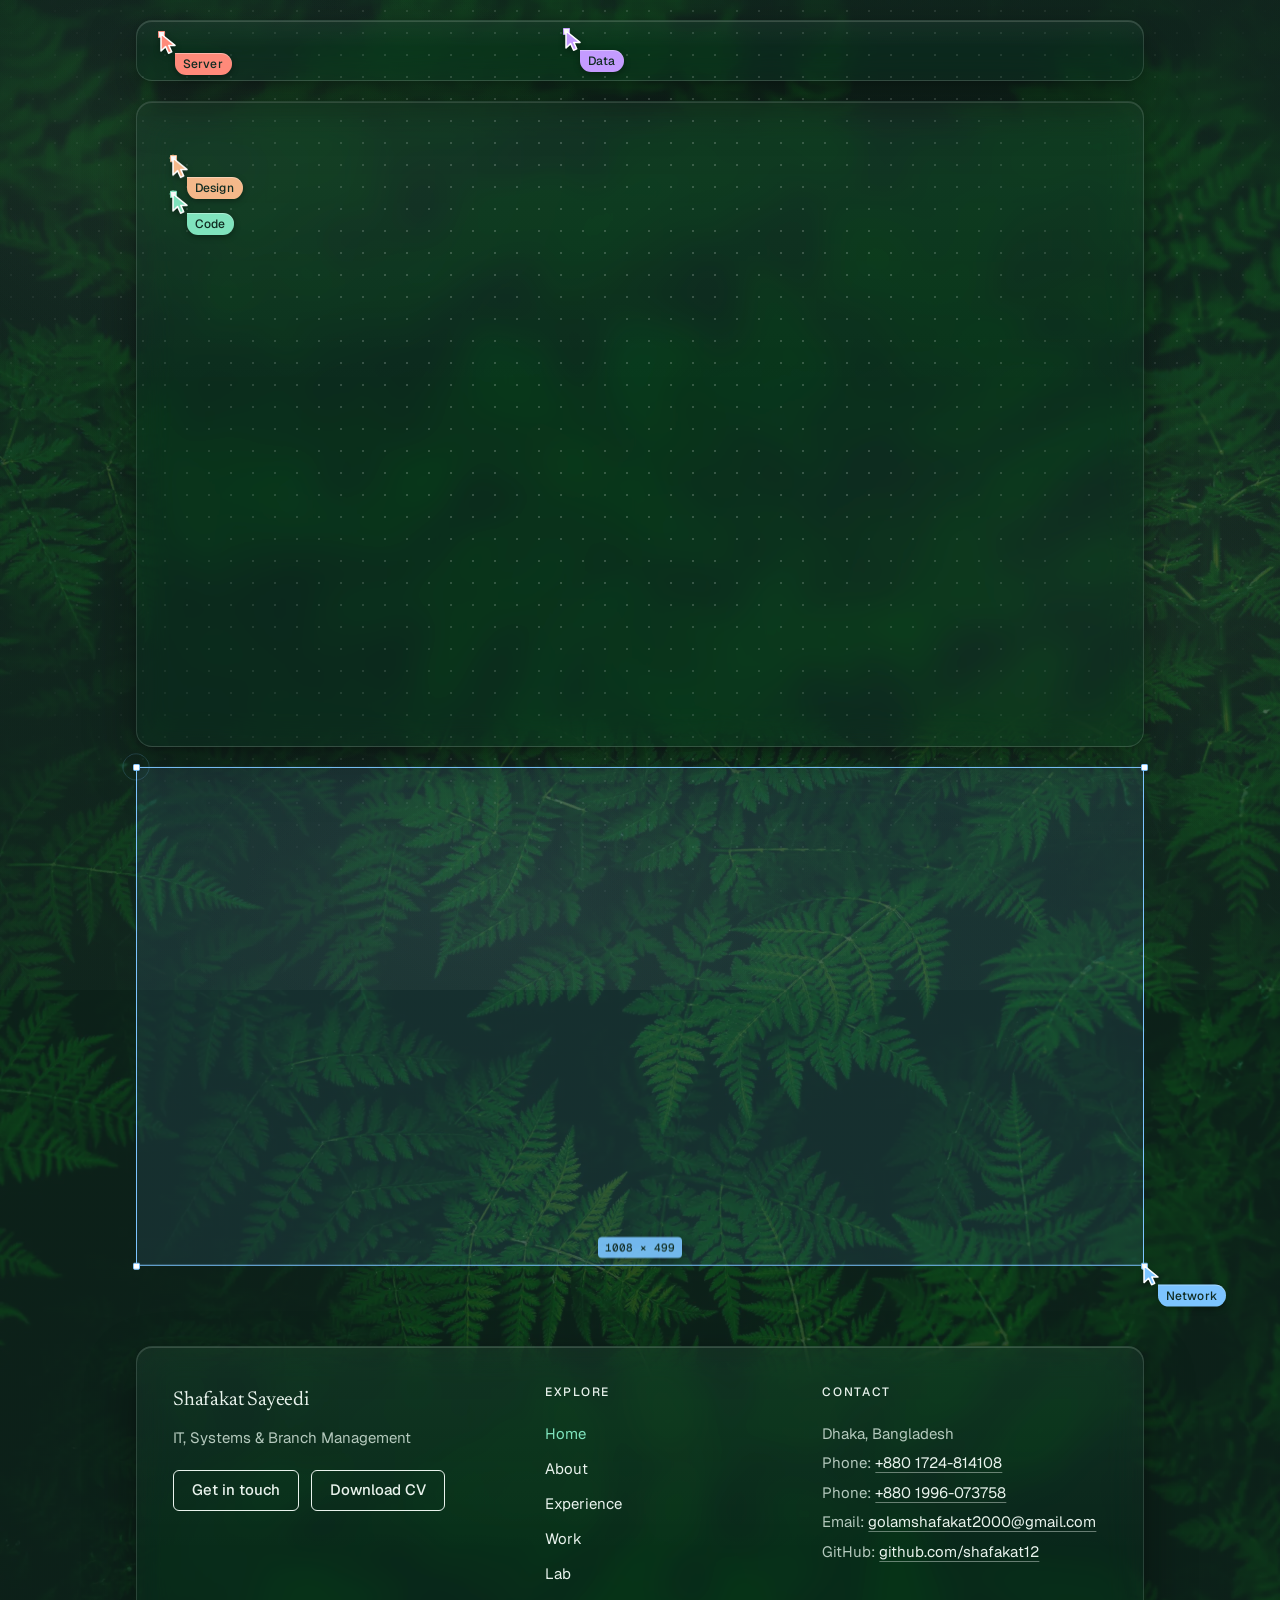
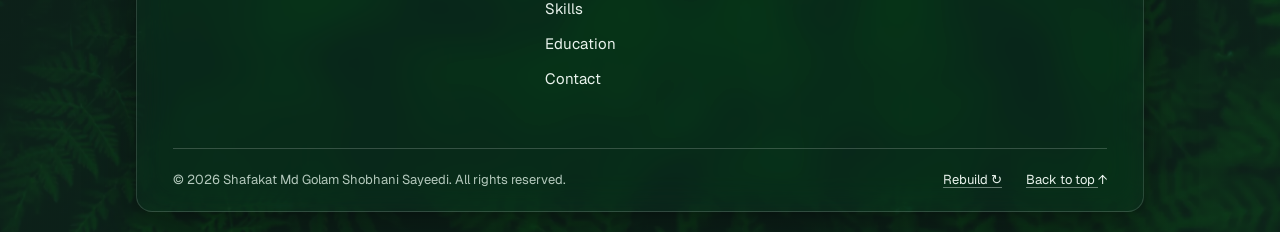
==== commit 75424908: "commit" ====
--- a/index.html
+++ b/index.html
@@ -16,6 +16,7 @@
   <link rel="preconnect" href="https://fonts.gstatic.com" crossorigin>
   <link rel="stylesheet" href="https://fonts.googleapis.com/css2?family=Geist+Mono:wght@400&family=Geist:wght@400;500&family=Newsreader:ital,opsz,wght@0,6..72,400;1,6..72,400&display=swap">
   <link rel="stylesheet" href="styles.css">
+  <script src="nav.js"></script>
   <script>
     /* Swarm rebuild: hide the first screen before it paints, but only when the intro will play. */
     (function () {
@@ -39,11 +40,13 @@
     <div class="wrap" data-swarm>
       <span class="brand" data-swarm>Shafakat Sayeedi</span>
       <nav aria-label="Main" data-swarm>
-        <ul>
+        <button class="menu-toggle" type="button" aria-expanded="false" aria-controls="site-menu"><span class="menu-icon" aria-hidden="true"></span>Menu</button>
+        <ul id="site-menu">
           <li><a href="index.html" aria-current="page">Home</a></li>
           <li><a href="about.html">About</a></li>
           <li><a href="experience.html">Experience</a></li>
           <li><a href="work.html">Work</a></li>
+          <li><a href="lab.html">Lab</a></li>
           <li><a href="skills.html">Skills</a></li>
           <li><a href="education.html">Education</a></li>
           <li><a href="contact.html">Contact</a></li>
@@ -138,6 +141,11 @@
       <a class="index-row" data-swarm href="work.html">
         <h2>Work</h2>
         <p>Websites I've designed and built, plus home networking, self-hosted servers and NAS storage.</p>
+        <span class="arrow" aria-hidden="true">&rarr;</span>
+      </a>
+      <a class="index-row" data-swarm href="lab.html">
+        <h2>Lab</h2>
+        <p>Projects, papers, benchmarks and experiments I'm working on.</p>
         <span class="arrow" aria-hidden="true">&rarr;</span>
       </a>
       <a class="index-row" data-swarm href="skills.html">
@@ -172,6 +180,7 @@
               <li><a href="about.html">About</a></li>
               <li><a href="experience.html">Experience</a></li>
               <li><a href="work.html">Work</a></li>
+              <li><a href="lab.html">Lab</a></li>
               <li><a href="skills.html">Skills</a></li>
               <li><a href="education.html">Education</a></li>
               <li><a href="contact.html">Contact</a></li>
--- a/styles.css
+++ b/styles.css
@@ -8,6 +8,9 @@
   --biz: #f4b88a;
   --tech: #7fe3bd;
   --veil: rgba(16, 43, 33, 0.75);
+  /* Lab post types (projects use --tech, papers use --biz) */
+  --benchmark: #7cc4ff;
+  --experiment: #c49bff;
   /* Lighter than --muted, for small text that sits straight on the fog (page intros). */
   --ink-soft: #d4e3da;
   /* Frosted glass panels */
@@ -939,7 +942,12 @@
 .about-row,
 .edu-list > li,
 .contact-rows,
-.next-link {
+.next-link,
+.post-card,
+.lab-empty,
+.lab-none,
+.post-head,
+.post-body {
   border: 1px solid var(--glass-border);
   border-radius: var(--radius);
   background: linear-gradient(180deg, rgba(233, 243, 237, 0.04), rgba(233, 243, 237, 0) 45%), var(--glass);
@@ -956,7 +964,12 @@
 .about-row,
 .edu-list > li,
 .contact-rows,
-.next-link {
+.next-link,
+.post-list > li,
+.lab-empty,
+.lab-none,
+.post-head,
+.post-body {
   margin-top: var(--gap);
 }
 
@@ -1027,6 +1040,709 @@
     --radius: 12px;
     --pad: clamp(1rem, 4.5vw, 1.25rem);
     --gap: 0.75rem;
+  }
+}
+
+/* Phone menu
+   Under 40rem the header links fold into a "Menu" button (nav.js) that opens them as a
+   dropdown. html.nav-js is only set when nav.js runs, so without JavaScript the links
+   stay a plain visible list. */
+
+.site-header {
+  position: relative;
+  z-index: 20;
+}
+
+.menu-toggle {
+  display: none;
+}
+
+@media (max-width: 40rem) {
+  .nav-js .site-header > .wrap {
+    position: relative;
+    flex-wrap: nowrap;
+  }
+
+  .nav-js .site-header nav {
+    width: auto;
+    margin-top: 0;
+  }
+
+  .nav-js .menu-toggle {
+    display: inline-flex;
+    align-items: center;
+    gap: 0.5rem;
+    min-height: 2.75rem;
+    padding: 0.5rem 1rem;
+    border: 1px solid var(--line);
+    border-radius: 999px;
+    background: rgba(233, 243, 237, 0.06);
+    color: var(--ink);
+    font: inherit;
+    font-size: 0.875rem;
+    font-weight: 500;
+    cursor: pointer;
+  }
+
+  .nav-js .menu-toggle[aria-expanded="true"] {
+    border-color: var(--ink);
+  }
+
+  /* Three lines, drawn with borders. */
+  .menu-icon {
+    position: relative;
+    width: 14px;
+    height: 10px;
+    border-top: 1.5px solid currentColor;
+    border-bottom: 1.5px solid currentColor;
+  }
+
+  .menu-icon::after {
+    content: "";
+    position: absolute;
+    top: 50%;
+    right: 0;
+    left: 0;
+    margin-top: -0.75px;
+    border-top: 1.5px solid currentColor;
+  }
+
+  .nav-js .site-header nav ul {
+    display: none;
+  }
+
+  .nav-js .site-header nav.is-open ul {
+    display: flex;
+    flex-direction: column;
+    position: absolute;
+    top: calc(100% + 0.5rem);
+    right: 0;
+    left: 0;
+    margin: 0;
+    padding: 0.375rem;
+    gap: 0;
+    border: 1px solid var(--glass-border);
+    border-radius: var(--radius);
+    background: #0e241b;
+    box-shadow: inset 0 1px 0 var(--glass-edge), var(--glass-shadow);
+  }
+
+  .nav-js .site-header nav.is-open a {
+    padding: 0.75rem 0.875rem;
+    border-radius: 10px;
+    font-size: 1rem;
+  }
+
+  .nav-js .site-header nav.is-open a[aria-current="page"] {
+    background: rgba(233, 243, 237, 0.08);
+    text-decoration: none;
+  }
+}
+
+/* Lab list page */
+
+.visually-hidden {
+  position: absolute;
+  width: 1px;
+  height: 1px;
+  overflow: hidden;
+  clip: rect(0 0 0 0);
+  white-space: nowrap;
+}
+
+.type-project { color: var(--tech); }
+.type-paper { color: var(--biz); }
+.type-benchmark { color: var(--benchmark); }
+.type-experiment { color: var(--experiment); }
+
+.filters {
+  display: flex;
+  flex-wrap: wrap;
+  gap: 0.5rem;
+}
+
+.filters[hidden] {
+  display: none;
+}
+
+.filters button {
+  min-height: 2.5rem;
+  padding: 0.375rem 1rem;
+  border: 1px solid var(--line);
+  border-radius: 999px;
+  background: rgba(16, 43, 33, 0.45);
+  color: var(--ink);
+  font: inherit;
+  font-size: 0.875rem;
+  font-weight: 500;
+  cursor: pointer;
+}
+
+.filters button:hover {
+  border-color: var(--ink);
+}
+
+.filters button[aria-pressed="true"] {
+  border-color: var(--ink);
+  background: var(--ink);
+  color: var(--bg);
+}
+
+.post-card {
+  display: grid;
+  grid-template-columns: minmax(0, 1fr) auto;
+  align-items: center;
+  gap: 1rem 2rem;
+  padding: var(--pad);
+  text-decoration: none;
+}
+
+.post-card:hover {
+  border-color: rgba(233, 243, 237, 0.32);
+  color: inherit;
+}
+
+.post-card:hover h2,
+.post-card:hover .arrow {
+  color: var(--tech);
+}
+
+.post-card:hover .arrow {
+  transform: translateX(4px);
+}
+
+.post-meta {
+  display: flex;
+  flex-wrap: wrap;
+  align-items: center;
+  gap: 0.375rem 0.875rem;
+}
+
+.post-card h2 {
+  margin-top: 0.75rem;
+  font-size: 1.5rem;
+  line-height: 1.2;
+}
+
+.post-summary {
+  max-width: 42em;
+  margin-top: 0.5rem;
+  color: var(--muted);
+}
+
+.post-card .tags {
+  margin-top: 0.875rem;
+}
+
+.lab-empty,
+.lab-none {
+  padding: var(--pad);
+  font-family: var(--serif);
+  font-size: 1.5rem;
+  line-height: 1.3;
+}
+
+/* The "on the way" panel hides itself once the list has a post. */
+.post-list:has(> li[data-type]) ~ .lab-empty,
+.lab-none[hidden] {
+  display: none;
+}
+
+/* Post pages */
+
+.post-head {
+  margin-top: clamp(1.5rem, 4vw, 2.5rem);
+  padding: var(--pad);
+}
+
+.post-head h1 {
+  max-width: 22em;
+  margin-top: 0.875rem;
+  font-size: clamp(2.25rem, 6vw, 3.75rem);
+  line-height: 1.06;
+  letter-spacing: -0.025em;
+  overflow-wrap: break-word;
+}
+
+.post-head .post-summary {
+  margin-top: 0.875rem;
+  font-size: 1.125rem;
+}
+
+.post-head .tags {
+  margin-top: 1.125rem;
+}
+
+.post-downloads {
+  display: flex;
+  flex-wrap: wrap;
+  gap: 0.625rem;
+  margin-top: 1.5rem;
+  padding-top: 1.25rem;
+  border-top: 1px solid var(--rule);
+}
+
+.download {
+  display: inline-flex;
+  align-items: center;
+  gap: 0.375rem;
+  min-height: 2.5rem;
+  padding: 0.375rem 0.875rem;
+  border: 1px solid var(--line);
+  border-radius: 6px;
+  font-size: 0.875rem;
+  font-weight: 500;
+  text-decoration: none;
+}
+
+.download:hover {
+  border-color: var(--tech);
+}
+
+/* Article body: a comfortable reading column, with tables, code and figures a little wider. */
+.post-body {
+  padding: clamp(1.5rem, 5vw, 3.5rem) var(--pad);
+  font-size: 1.0625rem;
+  line-height: 1.75;
+}
+
+.post-body > * {
+  max-width: 42rem;
+  margin-right: auto;
+  margin-left: auto;
+}
+
+.post-body > .table-wrap,
+.post-body > .code-block,
+.post-body > pre,
+.post-body > figure {
+  max-width: 52rem;
+}
+
+.post-body > * + * {
+  margin-top: 1.25rem;
+}
+
+.post-body > :first-child {
+  margin-top: 0;
+}
+
+.post-body h2 {
+  margin-top: 2.75rem;
+  font-size: 1.75rem;
+  line-height: 1.2;
+  scroll-margin-top: 1.5rem;
+}
+
+.post-body h3 {
+  margin-top: 2rem;
+  font-family: var(--serif);
+  font-size: 1.3125rem;
+  font-weight: 400;
+  line-height: 1.3;
+  scroll-margin-top: 1.5rem;
+}
+
+.post-body h2 + *,
+.post-body h3 + * {
+  margin-top: 0.75rem;
+}
+
+/* The # link after a heading, for sharing that section. */
+.anchor {
+  margin-left: 0.375rem;
+  color: var(--muted);
+  font-family: var(--sans);
+  font-size: 0.7em;
+  text-decoration: none;
+  opacity: 0;
+}
+
+.post-body h2:hover .anchor,
+.post-body h3:hover .anchor,
+.anchor:focus-visible {
+  opacity: 1;
+}
+
+@media (hover: none) {
+  .anchor {
+    opacity: 0.6;
+  }
+}
+
+.post-body ul {
+  padding-left: 1.375rem;
+  list-style: disc;
+}
+
+.post-body ol {
+  padding-left: 1.5rem;
+  list-style: decimal;
+}
+
+.post-body li + li {
+  margin-top: 0.375rem;
+}
+
+.post-body li::marker {
+  color: var(--muted);
+}
+
+.post-body a {
+  color: var(--tech);
+  text-decoration-color: rgba(127, 227, 189, 0.45);
+}
+
+.post-body a:hover {
+  text-decoration-color: currentColor;
+}
+
+.post-body blockquote {
+  margin-bottom: 0;
+  padding-left: 1.25rem;
+  border-left: 2px solid var(--line);
+  color: var(--ink-soft);
+  font-family: var(--serif);
+  font-size: 1.1875rem;
+  font-style: italic;
+  line-height: 1.55;
+}
+
+.post-body :not(pre) > code {
+  padding: 0.125em 0.375em;
+  border-radius: 4px;
+  background: rgba(233, 243, 237, 0.09);
+  font-family: var(--mono);
+  font-size: 0.875em;
+}
+
+/* Code blocks: dark glass, scroll sideways when long. lab.js adds the bar with Copy. */
+.post-body pre {
+  margin-bottom: 0;
+  padding: 1rem 1.125rem;
+  overflow-x: auto;
+  border: 1px solid var(--glass-border);
+  border-radius: 10px;
+  background: rgba(6, 18, 14, 0.72);
+  font-family: var(--mono);
+  font-size: 0.875rem;
+  line-height: 1.65;
+  tab-size: 2;
+}
+
+.code-block {
+  overflow: hidden;
+  border: 1px solid var(--glass-border);
+  border-radius: 10px;
+  background: rgba(6, 18, 14, 0.72);
+}
+
+.code-block pre {
+  margin: 0;
+  border: 0;
+  border-radius: 0;
+  background: none;
+}
+
+.code-bar {
+  display: flex;
+  align-items: center;
+  justify-content: space-between;
+  gap: 1rem;
+  padding: 0.375rem 0.5rem 0.375rem 1.125rem;
+  border-bottom: 1px solid var(--rule);
+}
+
+.code-lang {
+  color: var(--muted);
+  font-family: var(--mono);
+  font-size: 0.75rem;
+}
+
+.copy-button {
+  min-height: 2rem;
+  padding: 0.25rem 0.75rem;
+  border: 1px solid var(--line);
+  border-radius: 6px;
+  background: transparent;
+  color: var(--ink);
+  font: inherit;
+  font-size: 0.8125rem;
+  cursor: pointer;
+}
+
+.copy-button:hover {
+  border-color: var(--tech);
+}
+
+/* Results tables: scroll sideways on phones, and the header stays put in long tables. */
+.table-wrap {
+  max-height: 70vh;
+  overflow: auto;
+  border: 1px solid var(--glass-border);
+  border-radius: 10px;
+  background: rgba(6, 18, 14, 0.35);
+}
+
+.table-wrap table {
+  width: 100%;
+  border-collapse: separate;
+  border-spacing: 0;
+  font-size: 0.9375rem;
+  line-height: 1.5;
+}
+
+.table-wrap caption {
+  padding: 0.75rem 0.875rem;
+  color: var(--muted);
+  font-size: 0.875rem;
+  text-align: left;
+}
+
+.table-wrap th,
+.table-wrap td {
+  padding: 0.625rem 0.875rem;
+  border-top: 1px solid var(--rule);
+  text-align: left;
+  white-space: nowrap;
+}
+
+.table-wrap thead th {
+  position: sticky;
+  z-index: 1;
+  top: 0;
+  background: #0d2219;
+  color: var(--muted);
+  font-family: var(--mono);
+  font-size: 0.75rem;
+  font-weight: 500;
+  letter-spacing: 0.03em;
+}
+
+.table-wrap tbody th {
+  font-weight: 500;
+}
+
+.table-wrap tbody tr:nth-child(even) > * {
+  background: rgba(233, 243, 237, 0.04);
+}
+
+.table-wrap .num {
+  font-family: var(--mono);
+  font-variant-numeric: tabular-nums;
+  text-align: right;
+}
+
+.table-wrap tbody td.best {
+  background: rgba(127, 227, 189, 0.1);
+  color: var(--tech);
+  font-weight: 500;
+}
+
+/* Figures: the image links to the full-size file. */
+.post-body figure {
+  margin-bottom: 0;
+}
+
+.post-body figure a {
+  display: block;
+}
+
+.post-body figure img {
+  display: block;
+  width: 100%;
+  height: auto;
+  border: 1px solid var(--glass-border);
+  border-radius: 10px;
+  background: rgba(6, 18, 14, 0.5);
+}
+
+.post-body figcaption {
+  margin-top: 0.625rem;
+  color: var(--muted);
+  font-size: 0.875rem;
+  line-height: 1.5;
+}
+
+/* Callouts: note, warning and result. */
+.callout {
+  --callout: var(--benchmark);
+  padding: 1rem 1.125rem;
+  border: 1px solid var(--glass-border);
+  border-left: 3px solid var(--callout);
+  border-radius: 10px;
+  background: rgba(233, 243, 237, 0.04);
+  font-size: 1rem;
+  line-height: 1.65;
+}
+
+.callout.warning { --callout: var(--biz); }
+.callout.result { --callout: var(--tech); }
+
+.callout-title {
+  color: var(--callout);
+  font-family: var(--mono);
+  font-size: 0.75rem;
+  letter-spacing: 0.08em;
+  text-transform: uppercase;
+}
+
+.callout p + p {
+  margin-top: 0.375rem;
+}
+
+/* Setup box for benchmarks and experiments. */
+.setup {
+  padding: 0.5rem 1.125rem;
+  border: 1px solid var(--glass-border);
+  border-radius: 10px;
+  background: rgba(6, 18, 14, 0.3);
+  font-size: 0.9375rem;
+  line-height: 1.55;
+}
+
+.setup > div {
+  display: grid;
+  grid-template-columns: 7.5rem minmax(0, 1fr);
+  gap: 0.125rem 1rem;
+  padding-block: 0.5rem;
+}
+
+.setup > div + div {
+  border-top: 1px solid var(--rule);
+}
+
+.setup dt {
+  padding-top: 0.15rem;
+  color: var(--muted);
+  font-family: var(--mono);
+  font-size: 0.75rem;
+}
+
+/* Papers: abstract and references. */
+.abstract {
+  padding: 1.25rem 1.375rem;
+  border-left: 3px solid var(--biz);
+  border-radius: 0 10px 10px 0;
+  background: rgba(233, 243, 237, 0.04);
+}
+
+.post-body .abstract-title {
+  margin-top: 0;
+  color: var(--biz);
+  font-family: var(--mono);
+  font-size: 0.75rem;
+  letter-spacing: 0.1em;
+  text-transform: uppercase;
+}
+
+.abstract p {
+  margin-top: 0.5rem;
+  font-family: var(--serif);
+  font-size: 1.1875rem;
+  line-height: 1.55;
+}
+
+.post-body ol.references {
+  padding-left: 0;
+  list-style: none;
+  counter-reset: reference;
+  font-size: 0.9375rem;
+  line-height: 1.6;
+}
+
+.references li {
+  position: relative;
+  padding-left: 2.5rem;
+  counter-increment: reference;
+  overflow-wrap: anywhere;
+}
+
+.references li::before {
+  content: "[" counter(reference) "]";
+  position: absolute;
+  top: 0.15em;
+  left: 0;
+  color: var(--muted);
+  font-family: var(--mono);
+  font-size: 0.8125rem;
+}
+
+/* Back to Lab, and Previous / Next. */
+.post-nav {
+  margin-top: var(--gap);
+}
+
+.post-back {
+  display: inline-flex;
+  gap: 0.5rem;
+  padding: 0.625rem 0;
+  font-weight: 500;
+  text-decoration: none;
+}
+
+.post-nav-links {
+  display: grid;
+  grid-template-columns: repeat(2, minmax(0, 1fr));
+  gap: var(--gap);
+  margin-top: 0.5rem;
+}
+
+.post-nav-links .next-link {
+  margin-top: 0;
+}
+
+.post-nav-links strong {
+  overflow-wrap: break-word;
+}
+
+.post-prev .arrow {
+  margin-left: 0;
+}
+
+.post-prev:hover .arrow {
+  transform: translateX(-4px);
+}
+
+.post-next {
+  grid-column: 2;
+}
+
+@media (max-width: 40rem) {
+  .setup > div,
+  .post-nav-links {
+    grid-template-columns: minmax(0, 1fr);
+  }
+
+  .post-next {
+    grid-column: 1;
+  }
+
+  .post-card h2 {
+    font-size: 1.3125rem;
+  }
+}
+
+/* Hover effects only animate when the visitor has not asked for reduced motion. */
+@media (prefers-reduced-motion: no-preference) {
+  .post-card,
+  .filters button,
+  .download,
+  .copy-button {
+    transition: border-color 0.2s ease, background-color 0.2s ease, color 0.2s ease;
+  }
+
+  .anchor {
+    transition: opacity 0.15s ease;
+  }
+}
+
+@media (prefers-reduced-motion: reduce) {
+  .post-card:hover .arrow,
+  .index-row:hover .arrow,
+  .next-link:hover .arrow,
+  .post-prev:hover .arrow {
+    transform: none;
   }
 }
 
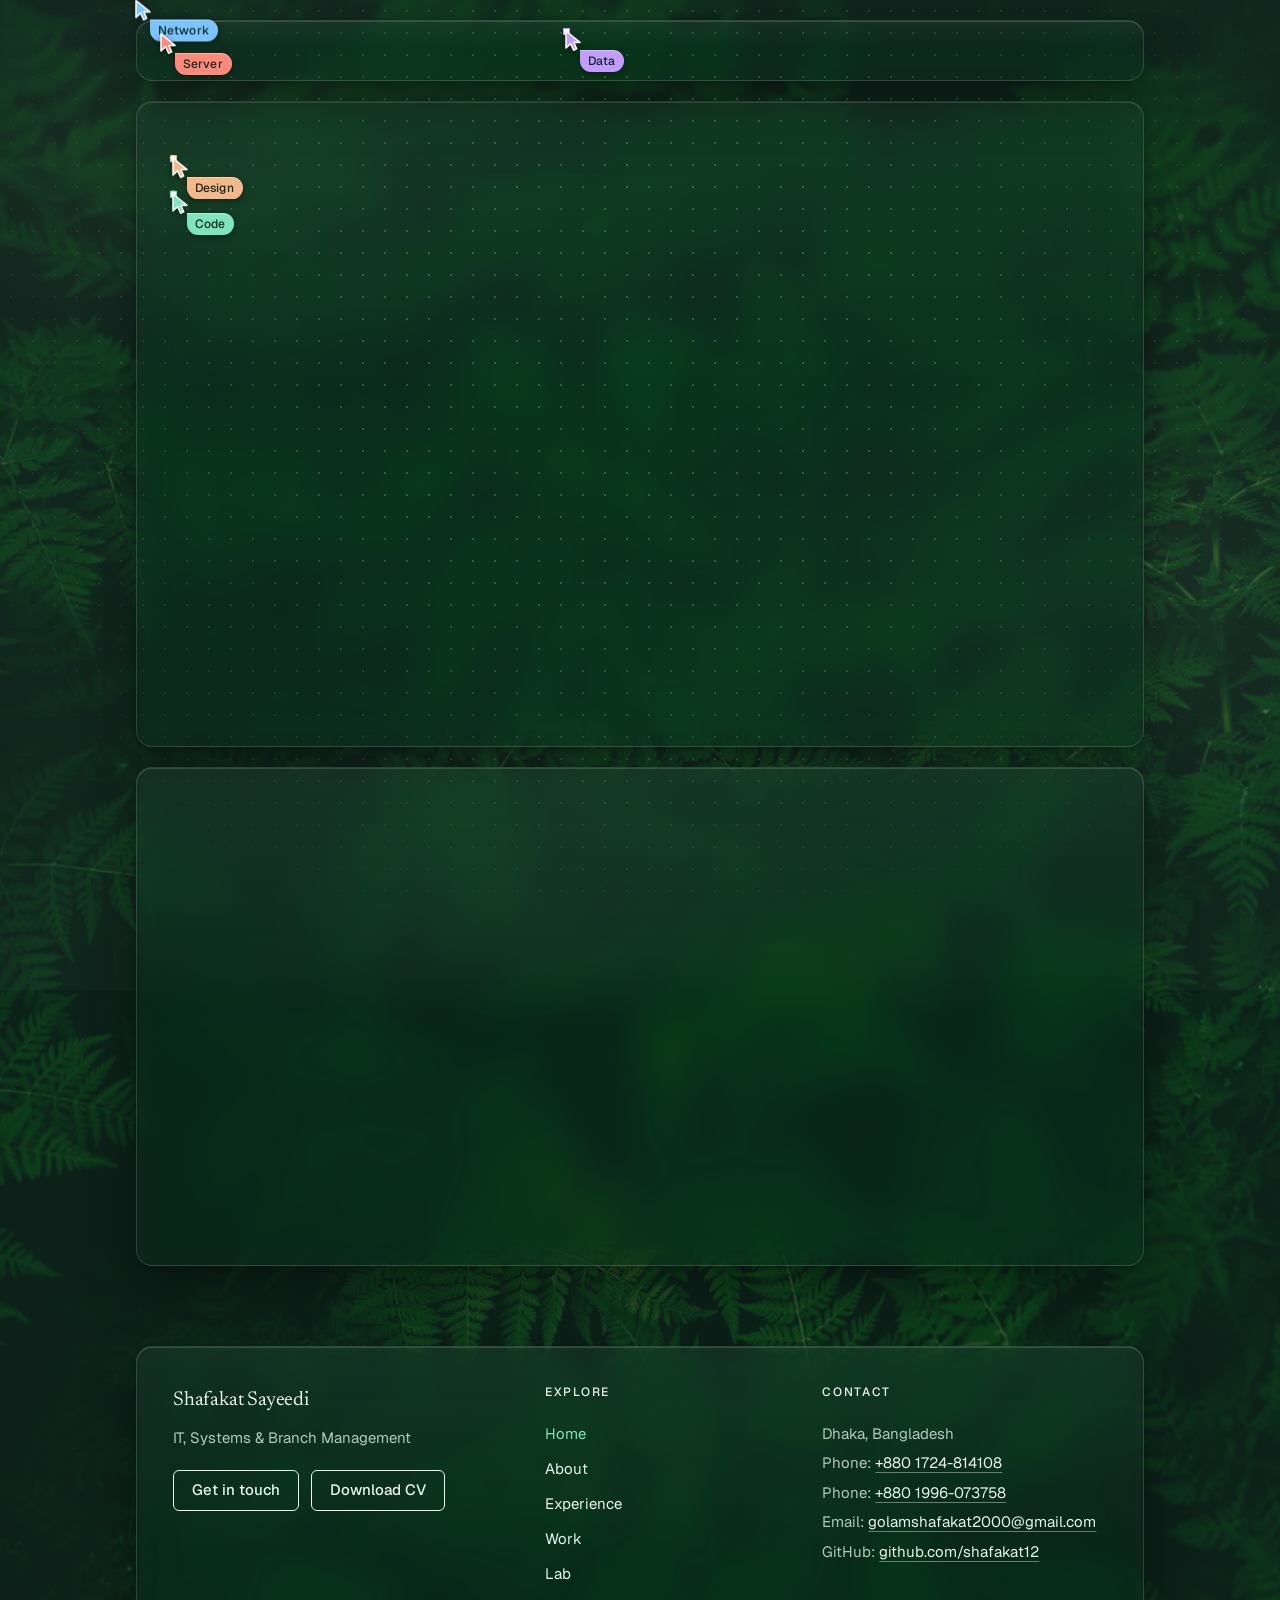
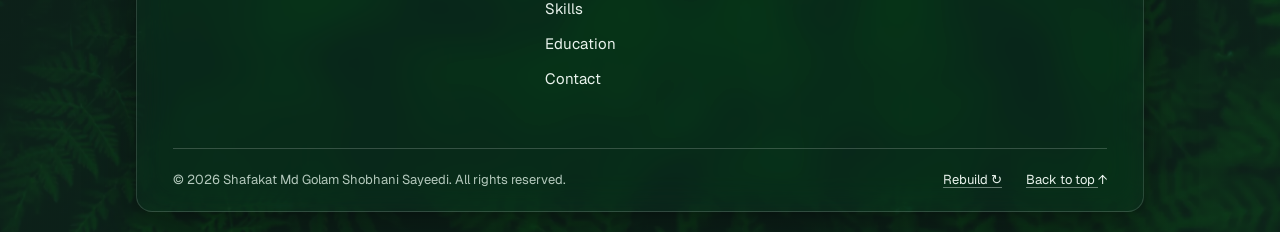
==== commit 328ae5f0: "Fix grammar and wording across the site Complete sentence fragments on Home and About, remove stray " ====
--- a/index.html
+++ b/index.html
@@ -155,7 +155,7 @@
       </a>
       <a class="index-row" data-swarm href="education.html">
         <h2>Education</h2>
-        <p>Currently studying Honours in Islamic Studies at BIU and a Kamil (Master's) in Hadith. Hafiz of the Holy Qur'an.</p>
+        <p>Currently studying Honours in Islamic Studies at BIU and a Kamil (Master's) in Hadith. I am also a Hafiz of the Holy Qur'an.</p>
         <span class="arrow" aria-hidden="true">&rarr;</span>
       </a>
     </section>
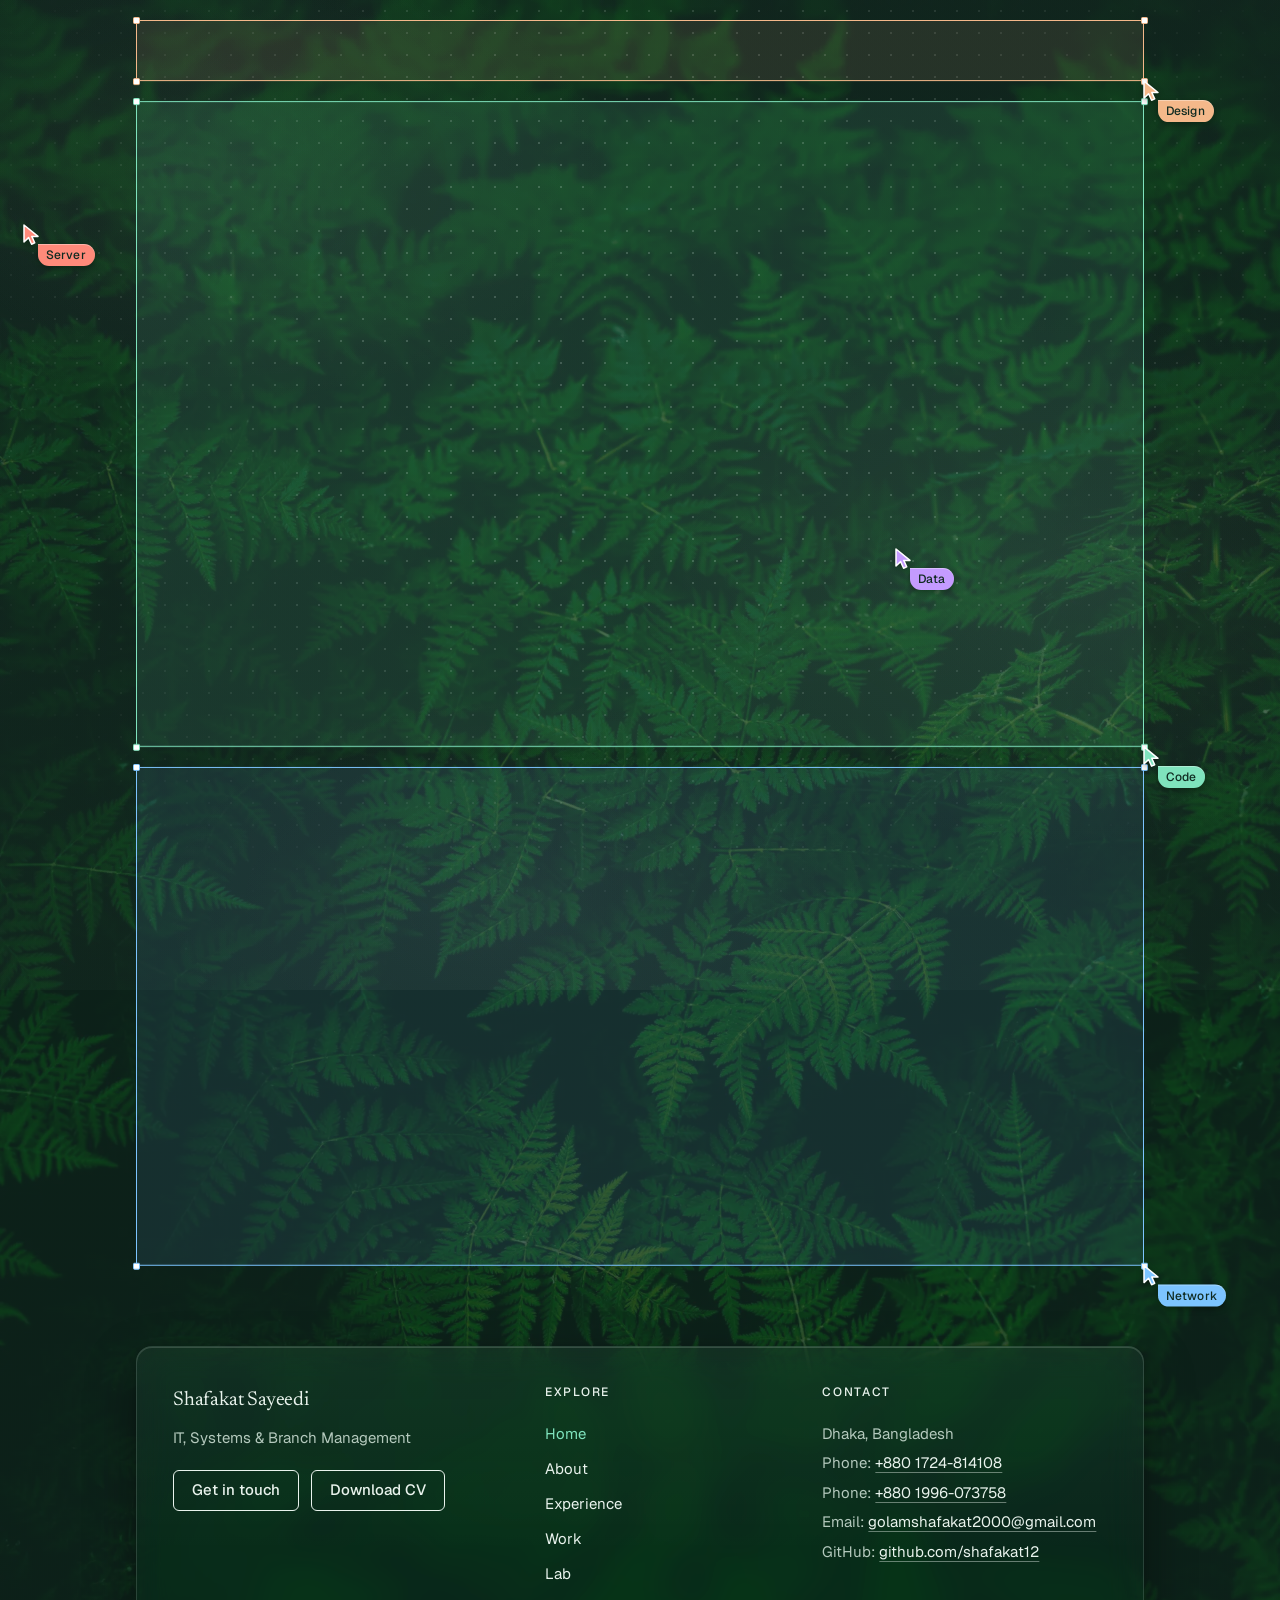
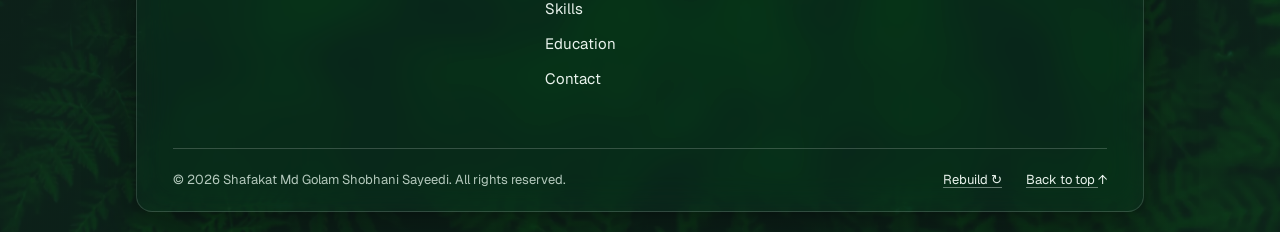
==== commit a2a4a786: "Rewrite site copy in a more natural, personal voice Turn clipped CV-style fragments into first-perso" ====
--- a/index.html
+++ b/index.html
@@ -67,7 +67,7 @@
 
       <div class="hero-row">
         <div>
-          <p class="hero-sub" data-swarm>Former Branch Manager at Global Trade Link. Self-taught in servers, networks and Linux systems.</p>
+          <p class="hero-sub" data-swarm>I spent three years running a travel agency branch, and I taught myself servers, networks and Linux along the way.</p>
           <div class="hero-actions" data-swarm>
             <a class="button" href="contact.html">Get in touch</a>
             <a class="button button-outline" href="cv/Shafakat-Sayeedi-CV.pdf" download="Shafakat-Sayeedi-CV.pdf" type="application/pdf">Download CV</a>
@@ -130,22 +130,22 @@
     <section class="index-list" data-swarm aria-label="Explore this site">
       <a class="index-row" data-swarm href="about.html">
         <h2>About</h2>
-        <p>A self-taught IT practitioner and former branch manager.</p>
+        <p>Who I am, what I've studied and the kind of work I enjoy.</p>
         <span class="arrow" aria-hidden="true">&rarr;</span>
       </a>
       <a class="index-row" data-swarm href="experience.html">
         <h2>Experience</h2>
-        <p>Branch Manager at Global Trade Link, January 2023 to January 2026.</p>
+        <p>Three years running a travel agency branch, and keeping its tech working.</p>
         <span class="arrow" aria-hidden="true">&rarr;</span>
       </a>
       <a class="index-row" data-swarm href="work.html">
         <h2>Work</h2>
-        <p>Websites I've designed and built, plus home networking, self-hosted servers and NAS storage.</p>
+        <p>Websites I've built for clients and for myself, plus the network and servers I run at home.</p>
         <span class="arrow" aria-hidden="true">&rarr;</span>
       </a>
       <a class="index-row" data-swarm href="lab.html">
         <h2>Lab</h2>
-        <p>Projects, papers, benchmarks and experiments I'm working on.</p>
+        <p>Write-ups of things I've built and tested, with the real numbers.</p>
         <span class="arrow" aria-hidden="true">&rarr;</span>
       </a>
       <a class="index-row" data-swarm href="skills.html">
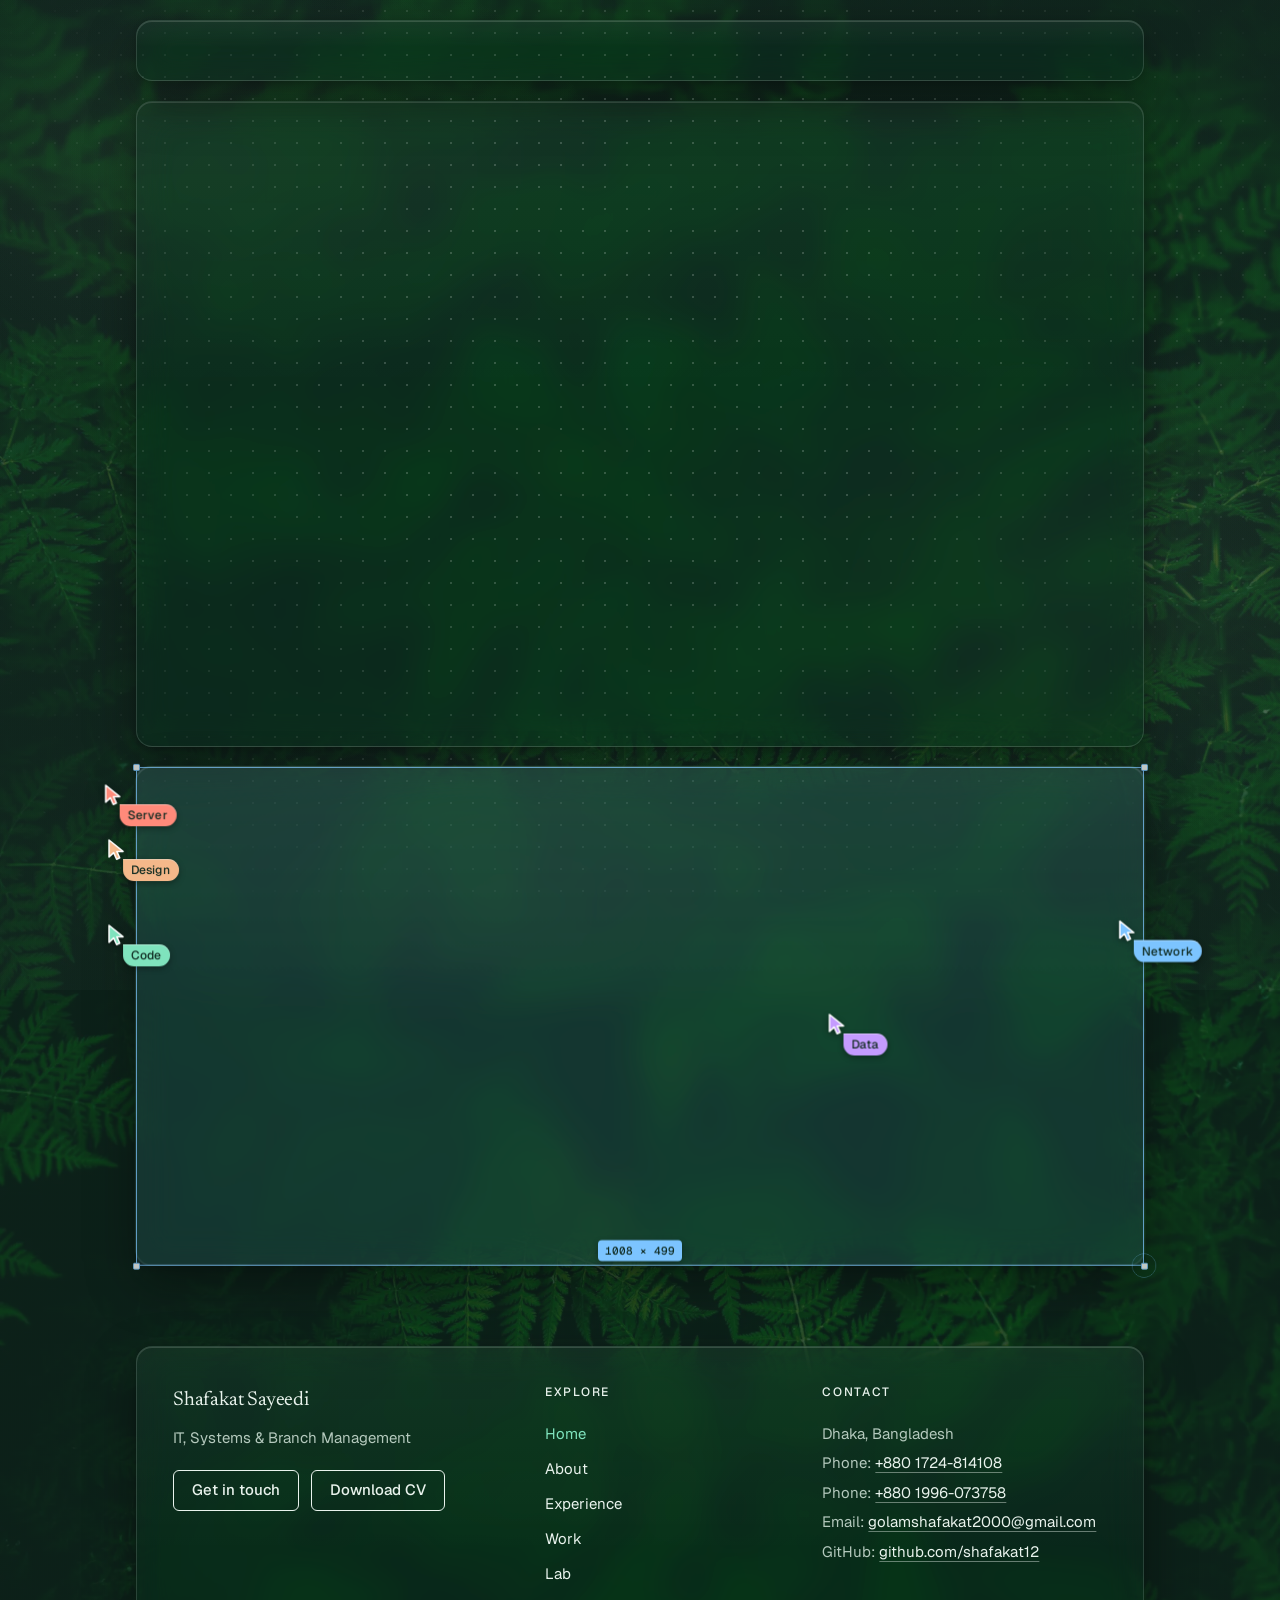
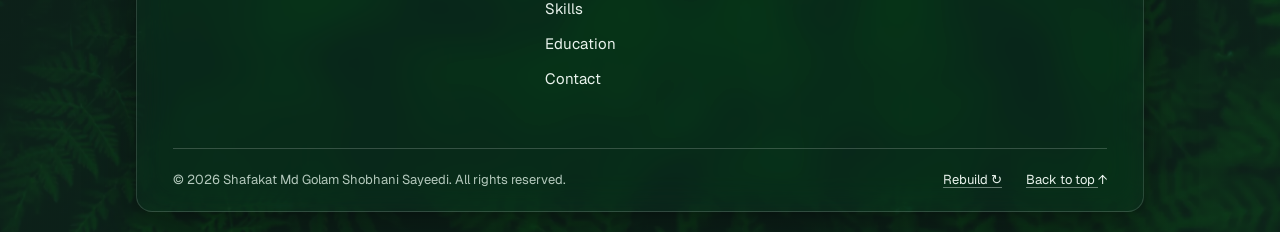
==== commit 532f768a: "Restore the earlier site copy, keeping the "catch" paragraph Undo the natural-voice rewrite everywhe" ====
--- a/index.html
+++ b/index.html
@@ -67,7 +67,7 @@
 
       <div class="hero-row">
         <div>
-          <p class="hero-sub" data-swarm>I spent three years running a travel agency branch, and I taught myself servers, networks and Linux along the way.</p>
+          <p class="hero-sub" data-swarm>Former Branch Manager at Global Trade Link. Self-taught in servers, networks and Linux systems.</p>
           <div class="hero-actions" data-swarm>
             <a class="button" href="contact.html">Get in touch</a>
             <a class="button button-outline" href="cv/Shafakat-Sayeedi-CV.pdf" download="Shafakat-Sayeedi-CV.pdf" type="application/pdf">Download CV</a>
@@ -130,22 +130,22 @@
     <section class="index-list" data-swarm aria-label="Explore this site">
       <a class="index-row" data-swarm href="about.html">
         <h2>About</h2>
-        <p>Who I am, what I've studied and the kind of work I enjoy.</p>
+        <p>A self-taught IT practitioner and former branch manager.</p>
         <span class="arrow" aria-hidden="true">&rarr;</span>
       </a>
       <a class="index-row" data-swarm href="experience.html">
         <h2>Experience</h2>
-        <p>Three years running a travel agency branch, and keeping its tech working.</p>
+        <p>Branch Manager at Global Trade Link, January 2023 to January 2026.</p>
         <span class="arrow" aria-hidden="true">&rarr;</span>
       </a>
       <a class="index-row" data-swarm href="work.html">
         <h2>Work</h2>
-        <p>Websites I've built for clients and for myself, plus the network and servers I run at home.</p>
+        <p>Websites I've designed and built, plus home networking, self-hosted servers and NAS storage.</p>
         <span class="arrow" aria-hidden="true">&rarr;</span>
       </a>
       <a class="index-row" data-swarm href="lab.html">
         <h2>Lab</h2>
-        <p>Write-ups of things I've built and tested, with the real numbers.</p>
+        <p>Projects, papers, benchmarks and experiments I'm working on.</p>
         <span class="arrow" aria-hidden="true">&rarr;</span>
       </a>
       <a class="index-row" data-swarm href="skills.html">
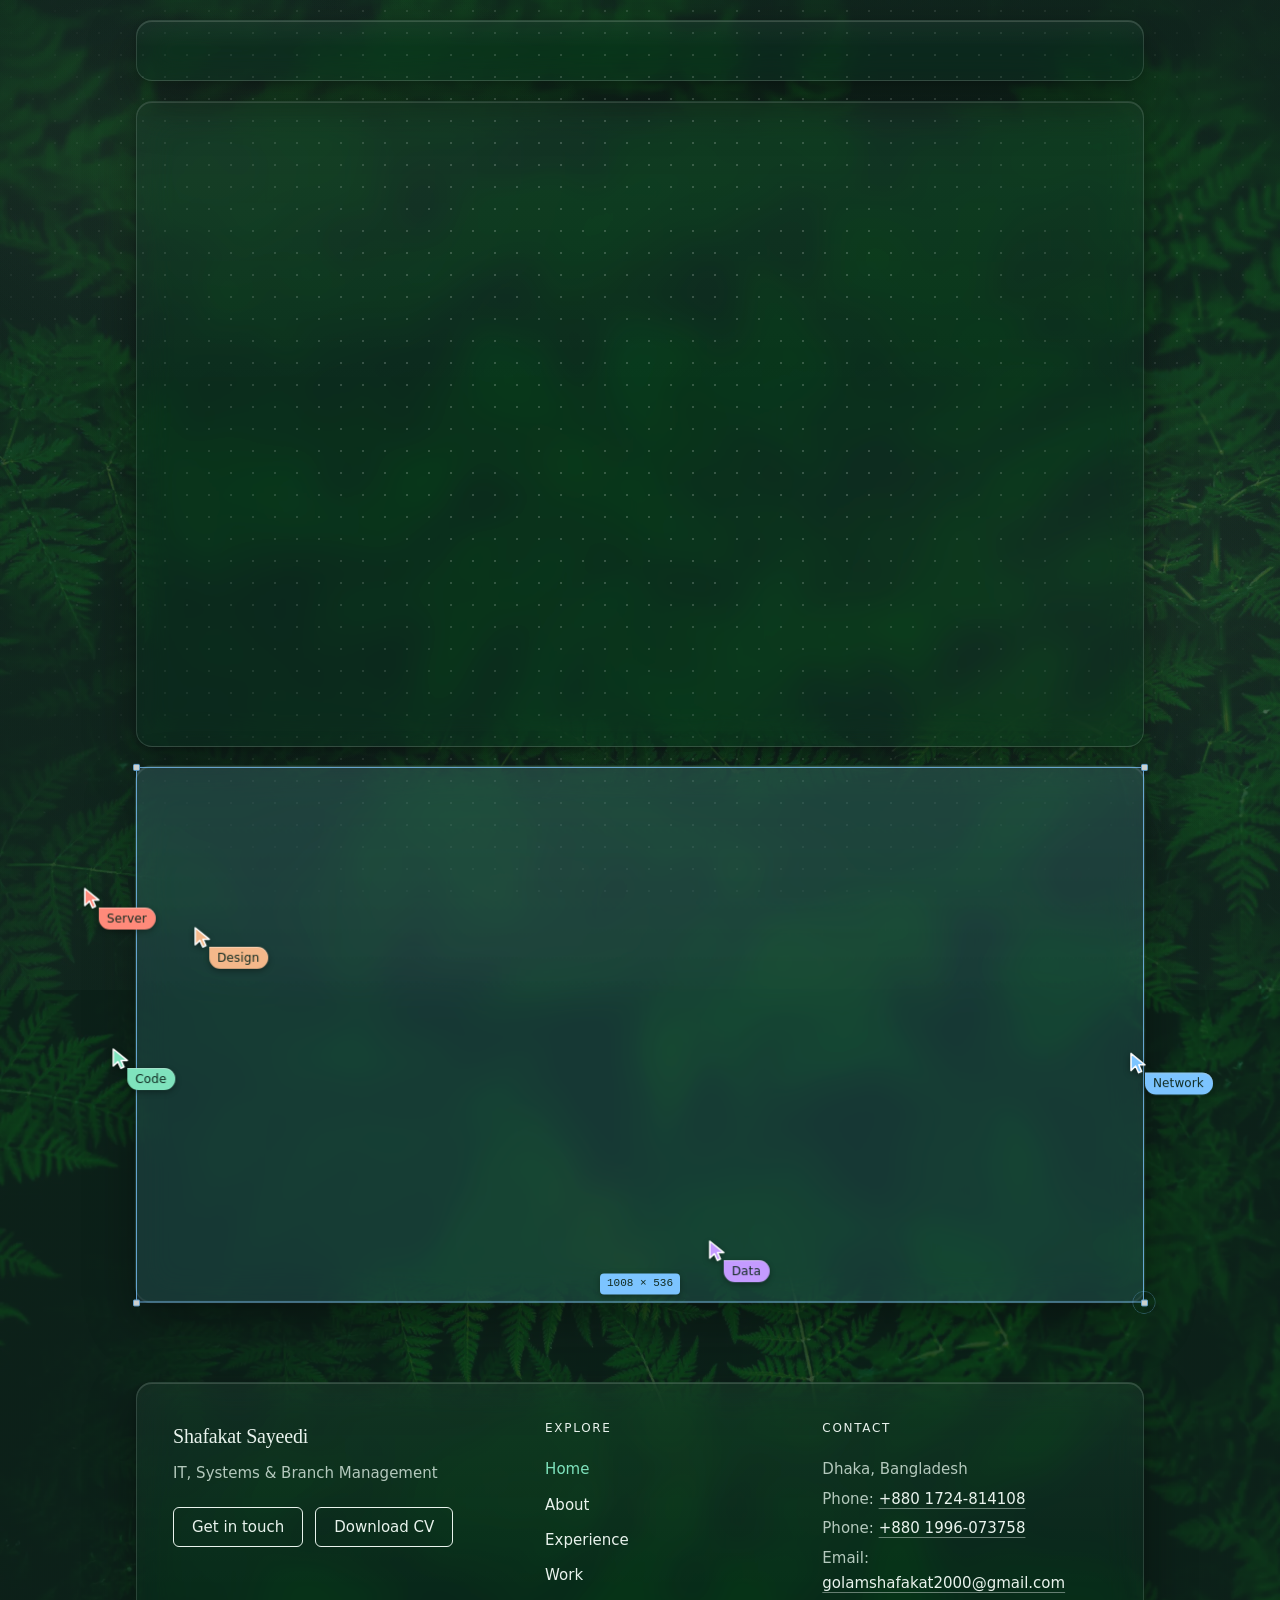
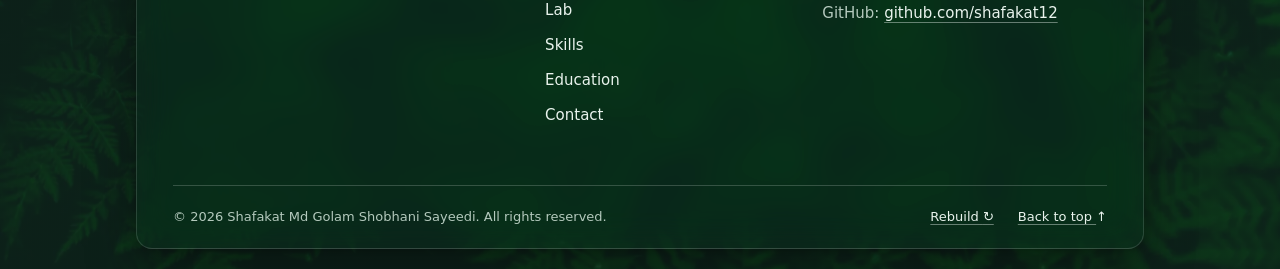
==== commit e89d01b4: "Add Content-Security-Policy to all pages GitHub Pages can't set response headers, so the policy is a" ====
--- a/index.html
+++ b/index.html
@@ -2,6 +2,7 @@
 <html lang="en">
 <head>
   <meta charset="utf-8">
+  <meta http-equiv="Content-Security-Policy" content="default-src 'self'; script-src 'self' 'unsafe-inline'; style-src 'self' 'unsafe-inline' https://fonts.googleapis.com; font-src https://fonts.gstatic.com; img-src 'self' data:; form-action 'self' https://api.web3forms.com; base-uri 'none'; object-src 'none'">
   <meta name="viewport" content="width=device-width, initial-scale=1">
   <title>Shafakat Md Golam Shobhani Sayeedi | IT, Systems &amp; Branch Management</title>
   <meta name="description" content="Portfolio of Shafakat Md Golam Shobhani Sayeedi, a self-taught IT practitioner and former branch manager.">
